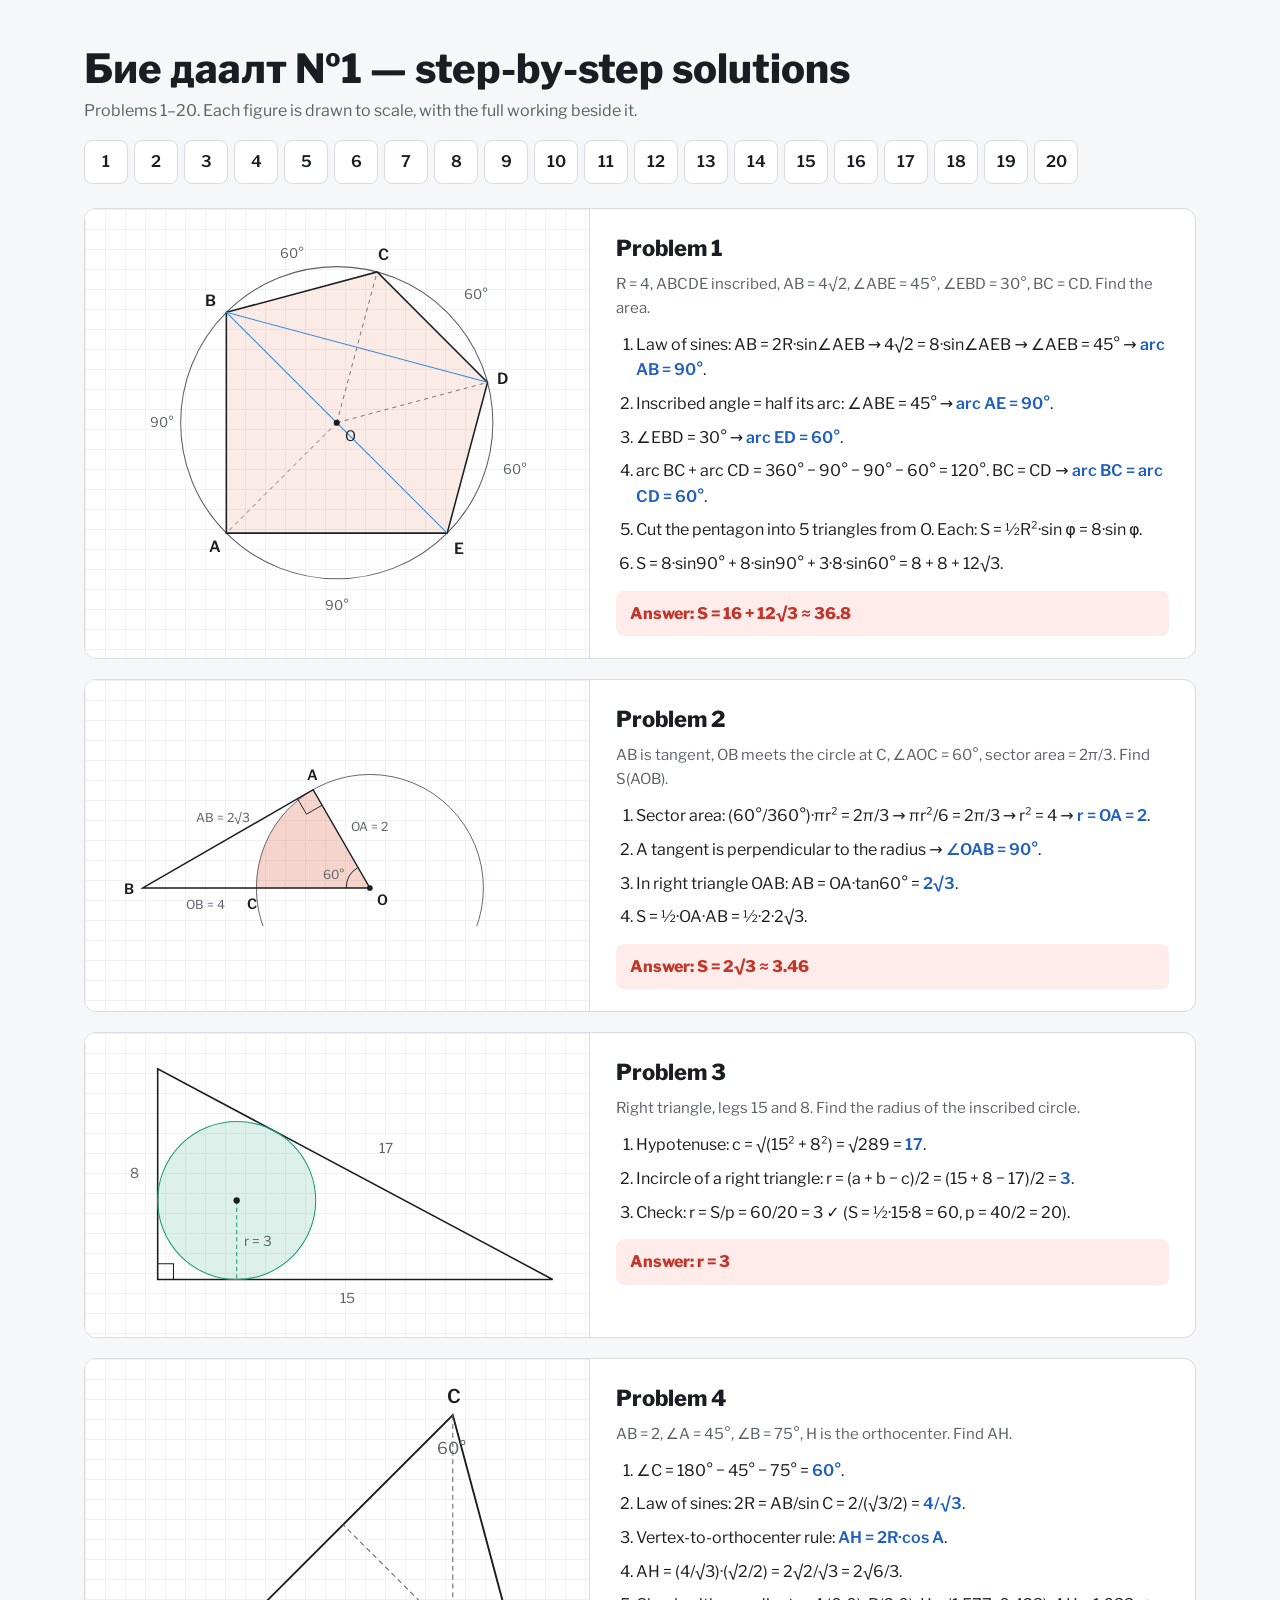
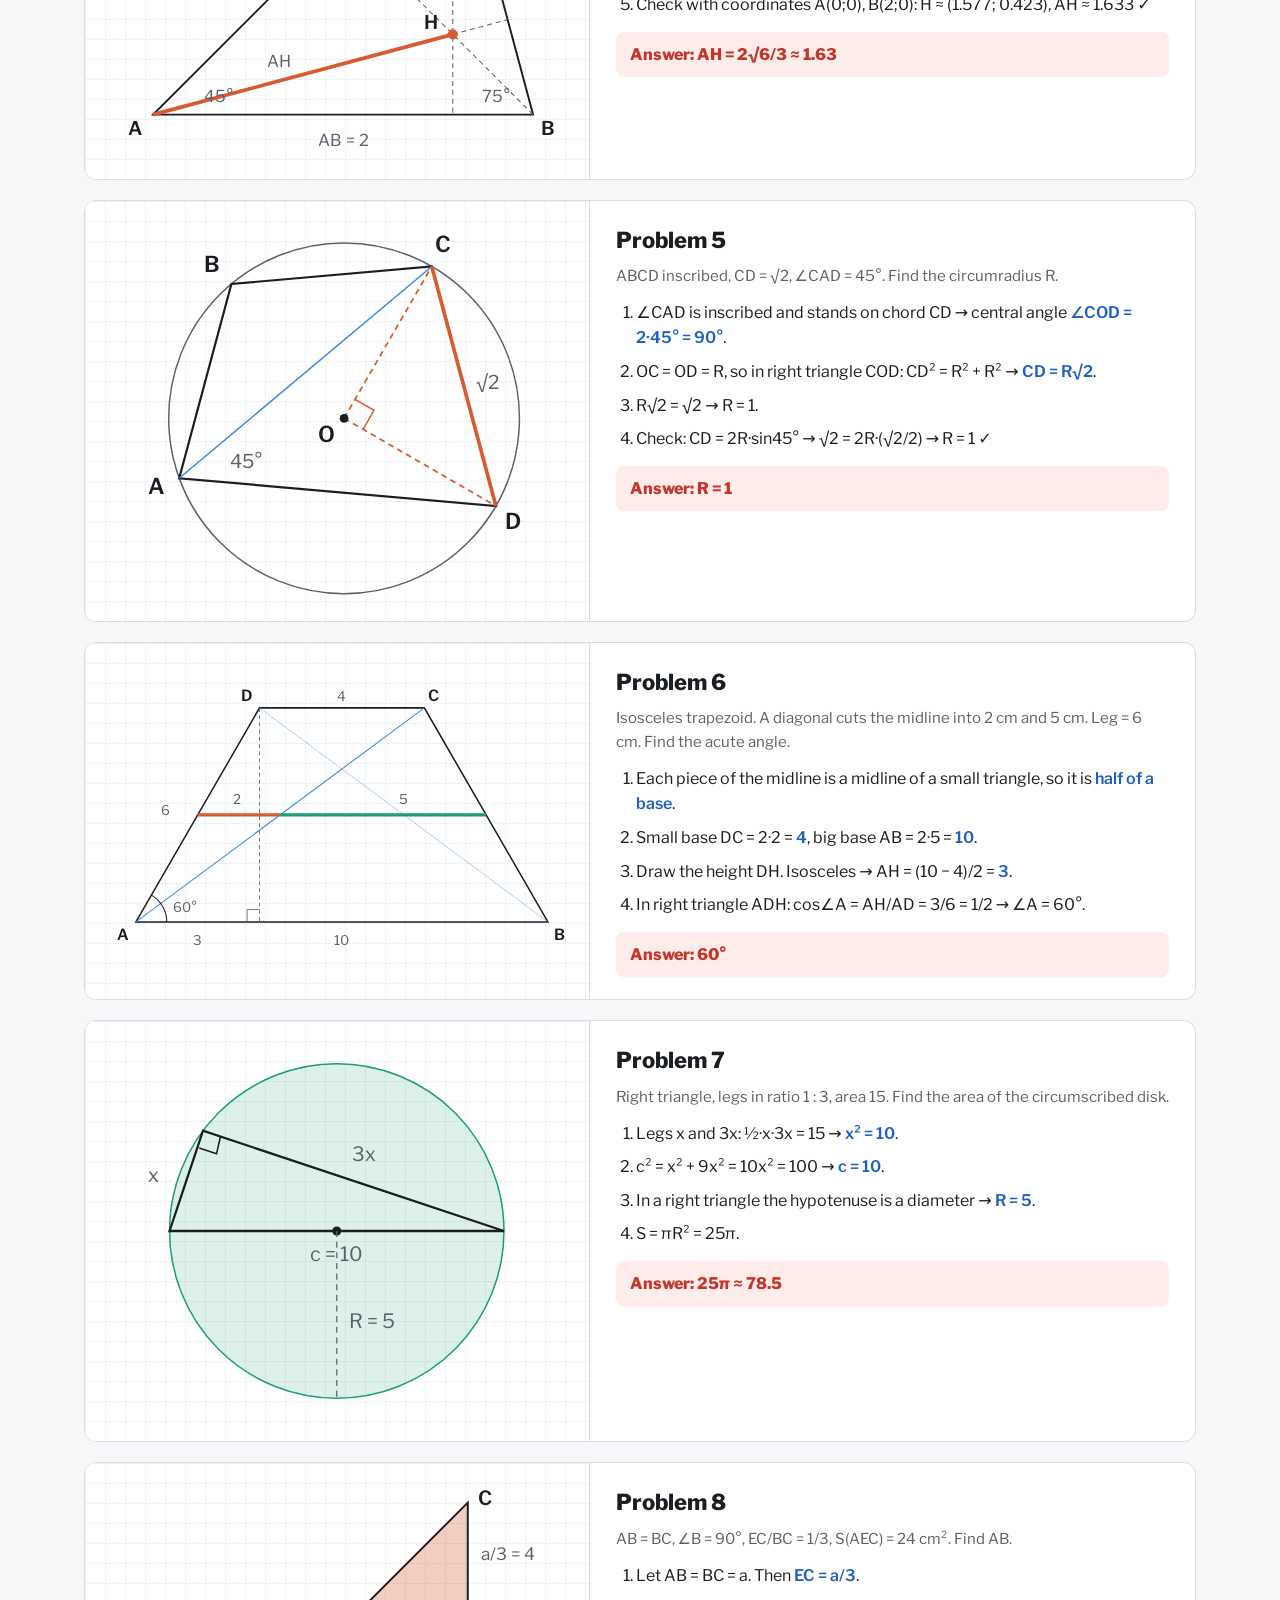
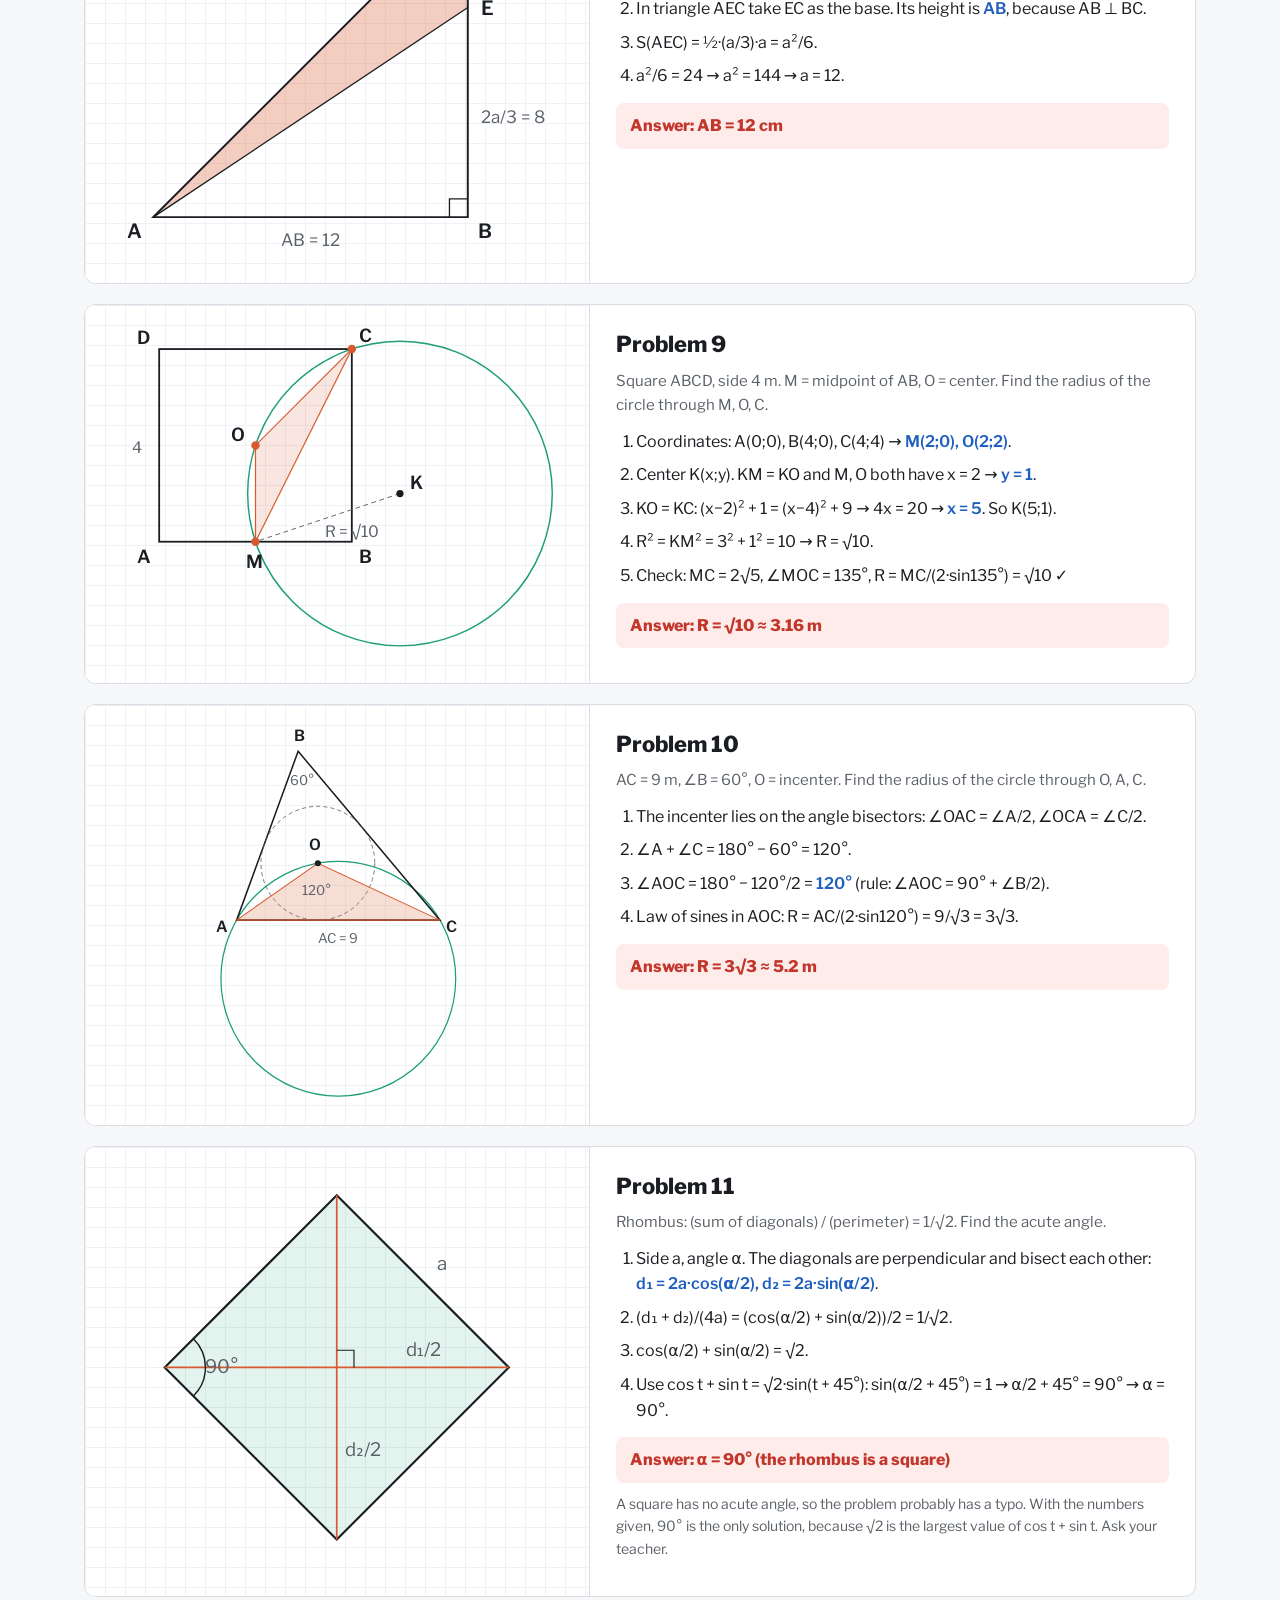
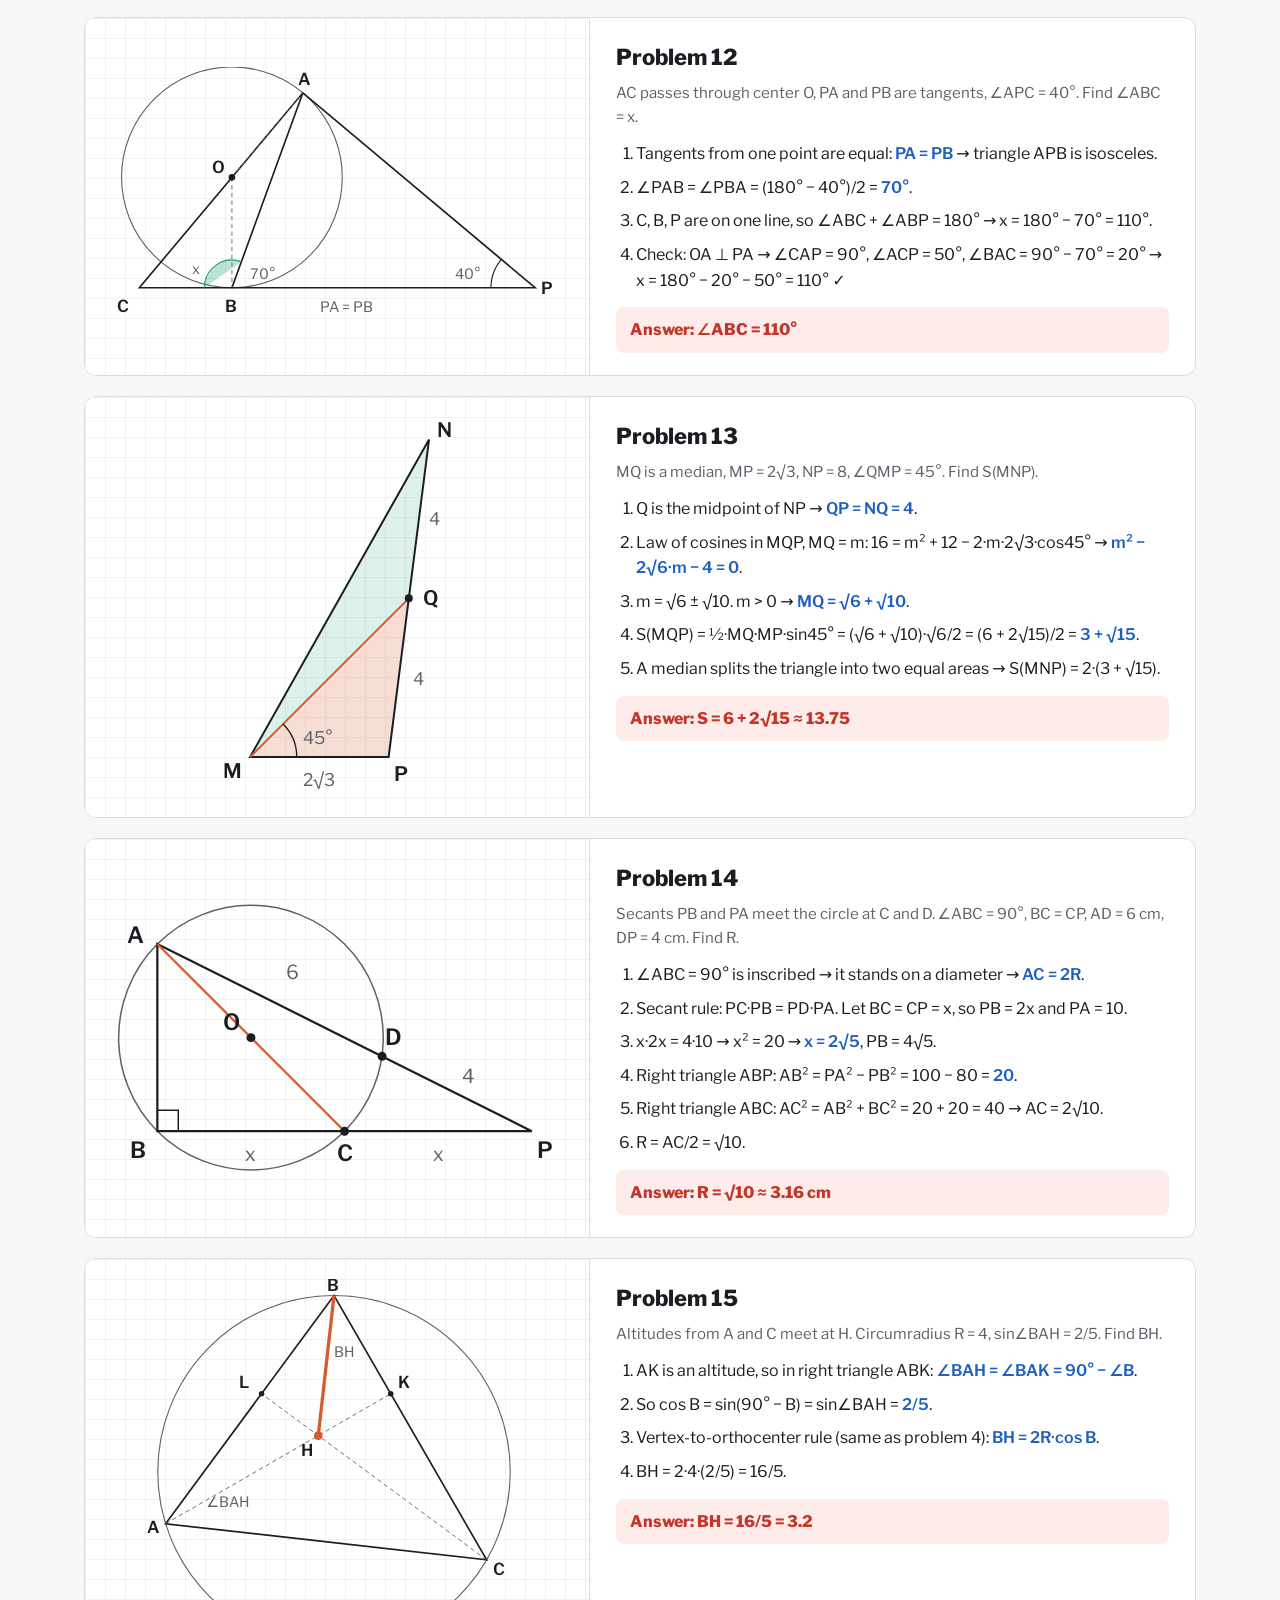
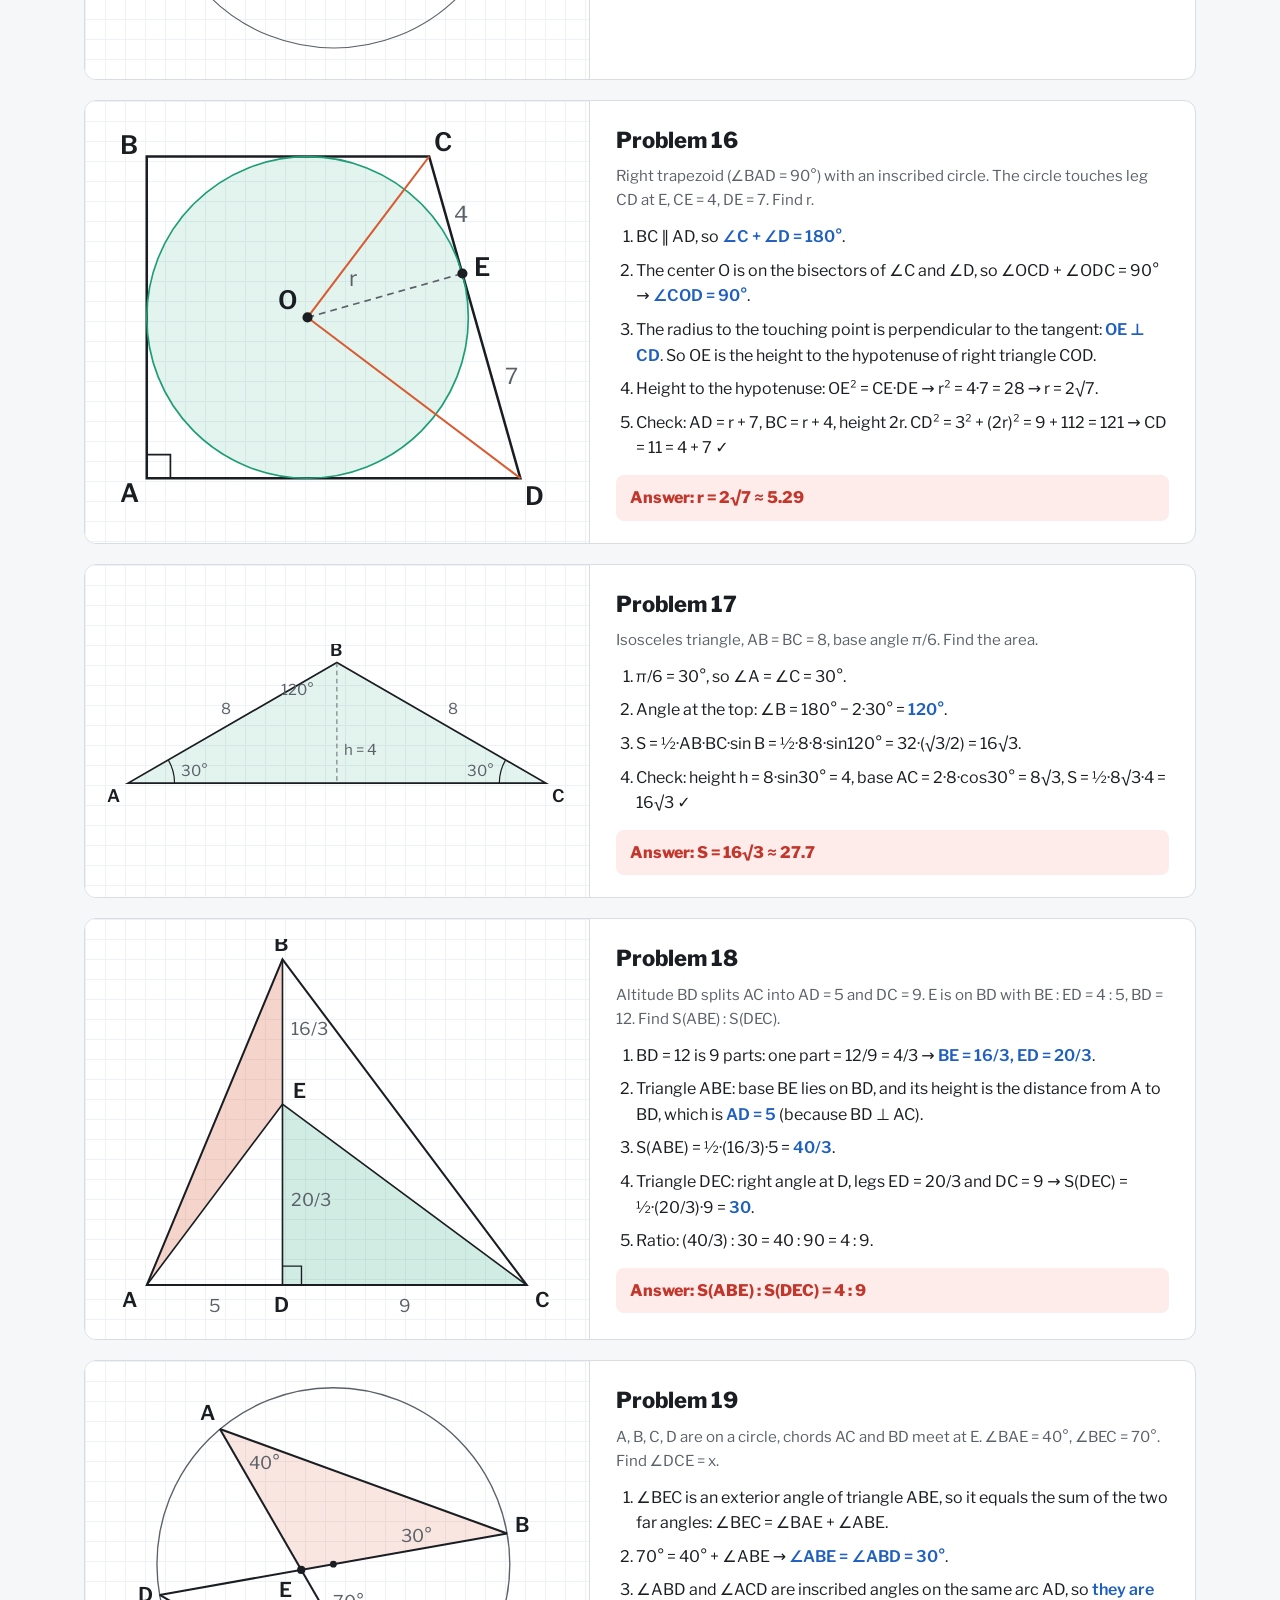
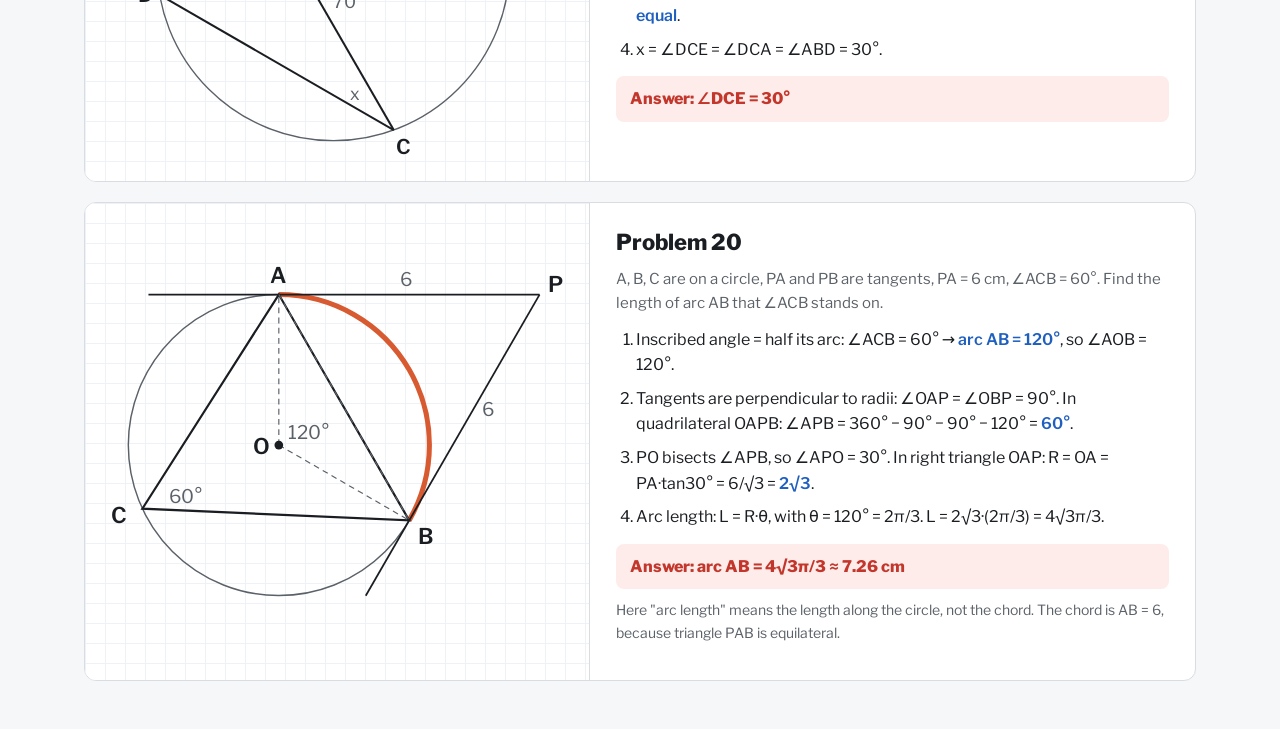
==== index.html @ 4fab8e17 "Add geometry homework solutions page (problems 1-20) Co-Authored-By: Claude Opus 5.5 <noreply@anthro" ====
<!DOCTYPE html>
<html lang="en">
<head>
<meta charset="utf-8">
<meta name="viewport" content="width=device-width, initial-scale=1">
<title>Geometry homework solutions</title>
<link href="https://fonts.googleapis.com/css2?family=Libre+Franklin:wght@400;600;800&display=swap" rel="stylesheet">
<style>
/* VOICE: calm, clear worked solutions, like a good teacher's notebook
   IDEA: a squared exercise-book page, figure on the left, working on the right
   PICTURE: each to-scale figure drawn beside its own step-by-step answer
   COLOUR and TYPE: white paper, dark ink, teacher's red for answers, blue pen for key lines; Libre Franklin
   LAYOUT: one card per problem, two columns that stack under 760px */
:root{color-scheme:light dark;--bg:light-dark(#f6f7f9,#14171b);--paper:light-dark(#ffffff,#1c2026);--ink:light-dark(#1a1d21,#e8eaed);--mut:light-dark(#5b6168,#a3a9b0);--line:light-dark(#d9dde2,#343a42);--grid:light-dark(#eef1f5,#20252c);--red:light-dark(#c2362b,#ff7a6e);--blue:light-dark(#1f5fbf,#7fb0ff);--ans:light-dark(#fdecea,#3a2422)}
:root[data-theme=light]{color-scheme:light}:root[data-theme=dark]{color-scheme:dark}
*{box-sizing:border-box;min-width:0}
body{margin:0;background:var(--bg);color:var(--ink);font:16px/1.6 "Libre Franklin",system-ui,sans-serif;overflow-x:clip}
header{padding:clamp(24px,4vw,48px) max(5vw,16px) 12px;max-width:1240px;margin:0 auto}
h1{font-size:clamp(28px,4vw,40px);line-height:1.05;font-weight:800;margin:0 0 8px;text-wrap:balance}
header p{margin:0;color:var(--mut)}
nav{display:flex;flex-wrap:wrap;gap:6px;margin-top:16px}
nav a{display:inline-flex;align-items:center;justify-content:center;min-width:44px;height:44px;border:1px solid var(--line);border-radius:8px;color:var(--ink);text-decoration:none;font-weight:600;background:var(--paper)}
nav a:hover,nav a:focus-visible{border-color:var(--blue);color:var(--blue);outline:none}
main{max-width:1240px;margin:0 auto;padding:12px max(5vw,16px) 48px;display:grid;gap:20px}
section{background:var(--paper);border:1px solid var(--line);border-radius:12px;display:grid;grid-template-columns:minmax(0,5fr) minmax(0,6fr);overflow:hidden;scroll-margin-top:16px}
.fig{background-color:var(--paper);background-image:linear-gradient(var(--grid) 1px,transparent 1px),linear-gradient(90deg,var(--grid) 1px,transparent 1px);background-size:20px 20px;padding:20px;display:flex;align-items:center;justify-content:center;border-right:1px solid var(--line)}
.fig svg{width:100%;height:auto;max-height:380px}
.sol{padding:22px 26px}
h2{font-size:22px;margin:0 0 6px;font-weight:800}
.task{color:var(--mut);margin:0 0 12px;font-size:15px}
ol{margin:0;padding-left:1.3em}
li{margin:0 0 8px}
li b{color:var(--blue);font-weight:600}
.ans{margin-top:14px;background:var(--ans);color:var(--red);font-weight:800;padding:10px 14px;border-radius:8px}
.note{margin-top:10px;font-size:14px;color:var(--mut)}
svg .t{fill:var(--ink);font-size:14px}
svg .ts{fill:var(--mut);font-size:13px}
svg .th{fill:var(--ink);font-size:15px;font-weight:600}
svg .ink{stroke:var(--ink)}svg .thin{stroke:var(--mut)}svg .dot{fill:var(--ink)}
@media(max-width:760px){section{grid-template-columns:minmax(0,1fr)}.fig{border-right:0;border-bottom:1px solid var(--line)}.sol{padding:18px}}
@media print{body{background:#fff}nav{display:none}section{break-inside:avoid;border-color:#ccc}}
</style>
</head>
<body>
<header>
<h1>Бие даалт №1 — step-by-step solutions</h1>
<p>Problems 1–20. Each figure is drawn to scale, with the full working beside it.</p>
<nav><a href="#p1">1</a><a href="#p2">2</a><a href="#p3">3</a><a href="#p4">4</a><a href="#p5">5</a><a href="#p6">6</a><a href="#p7">7</a><a href="#p8">8</a><a href="#p9">9</a><a href="#p10">10</a><a href="#p11">11</a><a href="#p12">12</a><a href="#p13">13</a><a href="#p14">14</a><a href="#p15">15</a><a href="#p16">16</a><a href="#p17">17</a><a href="#p18">18</a><a href="#p19">19</a><a href="#p20">20</a></nav>
</header>
<main>

<section id="p1">
<div class="fig"><svg viewBox="10 15 380 370" role="img" aria-label="Pentagon ABCDE in a circle of radius 4">
<circle cx="200" cy="190" r="152" fill="none" class="thin" stroke-width="1"/>
<polygon points="92.5,297.5 92.5,82.5 239.3,43.2 346.8,150.7 307.5,297.5" fill="#D85A30" fill-opacity="0.12" class="ink" stroke-width="1.5"/>
<g class="thin" stroke-width="0.8" stroke-dasharray="4 4"><line x1="200" y1="190" x2="92.5" y2="297.5"/><line x1="200" y1="190" x2="92.5" y2="82.5"/><line x1="200" y1="190" x2="239.3" y2="43.2"/><line x1="200" y1="190" x2="346.8" y2="150.7"/><line x1="200" y1="190" x2="307.5" y2="297.5"/></g>
<line x1="92.5" y1="82.5" x2="307.5" y2="297.5" stroke="#378ADD" stroke-width="1"/>
<line x1="92.5" y1="82.5" x2="346.8" y2="150.7" stroke="#378ADD" stroke-width="1"/>
<circle cx="200" cy="190" r="3" class="dot"/><text class="t" x="208" y="208">O</text>
<text class="th" x="76" y="316">A</text><text class="th" x="72" y="76">B</text><text class="th" x="240" y="32">C</text><text class="th" x="356" y="152">D</text><text class="th" x="314" y="318">E</text>
<text class="ts" x="30" y="194" text-anchor="middle">90°</text><text class="ts" x="156" y="30" text-anchor="middle">60°</text><text class="ts" x="324" y="70">60°</text><text class="ts" x="362" y="240">60°</text><text class="ts" x="200" y="372" text-anchor="middle">90°</text>
</svg></div>
<div class="sol"><h2>Problem 1</h2>
<p class="task">R = 4, ABCDE inscribed, AB = 4√2, ∠ABE = 45°, ∠EBD = 30°, BC = CD. Find the area.</p>
<ol>
<li>Law of sines: AB = 2R·sin∠AEB → 4√2 = 8·sin∠AEB → ∠AEB = 45° → <b>arc AB = 90°</b>.</li>
<li>Inscribed angle = half its arc: ∠ABE = 45° → <b>arc AE = 90°</b>.</li>
<li>∠EBD = 30° → <b>arc ED = 60°</b>.</li>
<li>arc BC + arc CD = 360° − 90° − 90° − 60° = 120°. BC = CD → <b>arc BC = arc CD = 60°</b>.</li>
<li>Cut the pentagon into 5 triangles from O. Each: S = ½R²·sin φ = 8·sin φ.</li>
<li>S = 8·sin90° + 8·sin90° + 3·8·sin60° = 8 + 8 + 12√3.</li>
</ol>
<div class="ans">Answer: S = 16 + 12√3 ≈ 36.8</div></div>
</section>

<section id="p2">
<div class="fig"><svg viewBox="140 70 490 170" role="img" aria-label="Tangent AB and sector AOC">
<circle cx="420" cy="200" r="120" fill="none" class="thin" stroke-width="1"/>
<path d="M420,200 L300,200 A120,120 0 0,1 360,96.1 Z" fill="#D85A30" fill-opacity="0.25" stroke="none"/>
<polygon points="180,200 360,96.1 420,200" fill="none" class="ink" stroke-width="1.5"/>
<path d="M369.5,112.5 L353,122 L343.5,105.6" fill="none" class="ink" stroke-width="1"/>
<path d="M395,200 A25,25 0 0,1 407.5,178.3" fill="none" class="ink" stroke-width="1"/>
<circle cx="420" cy="200" r="3" class="dot"/>
<text class="th" x="428" y="218">O</text><text class="th" x="354" y="86">A</text><text class="th" x="160" y="206">B</text><text class="th" x="290" y="222">C</text>
<text class="ts" x="370" y="190">60°</text><text class="ts" x="400" y="140">OA = 2</text><text class="ts" x="236" y="130">AB = 2√3</text><text class="ts" x="226" y="222">OB = 4</text>
</svg></div>
<div class="sol"><h2>Problem 2</h2>
<p class="task">AB is tangent, OB meets the circle at C, ∠AOC = 60°, sector area = 2π/3. Find S(AOB).</p>
<ol>
<li>Sector area: (60°/360°)·πr² = 2π/3 → πr²/6 = 2π/3 → r² = 4 → <b>r = OA = 2</b>.</li>
<li>A tangent is perpendicular to the radius → <b>∠OAB = 90°</b>.</li>
<li>In right triangle OAB: AB = OA·tan60° = <b>2√3</b>.</li>
<li>S = ½·OA·AB = ½·2·2√3.</li>
</ol>
<div class="ans">Answer: S = 2√3 ≈ 3.46</div></div>
</section>

<section id="p3">
<div class="fig"><svg viewBox="70 45 440 250" role="img" aria-label="Right triangle with incircle">
<polygon points="120,260 495,260 120,60" fill="none" class="ink" stroke-width="1.5"/>
<circle cx="195" cy="185" r="75" fill="#1D9E75" fill-opacity="0.15" stroke="#1D9E75" stroke-width="1"/>
<path d="M120,245 L135,245 L135,260" fill="none" class="ink" stroke-width="1"/>
<line x1="195" y1="185" x2="195" y2="260" stroke="#1D9E75" stroke-width="1" stroke-dasharray="4 3"/>
<circle cx="195" cy="185" r="3" class="dot"/>
<text class="ts" x="202" y="228">r = 3</text><text class="ts" x="300" y="282" text-anchor="middle">15</text><text class="ts" x="98" y="164" text-anchor="middle">8</text><text class="ts" x="330" y="140">17</text>
</svg></div>
<div class="sol"><h2>Problem 3</h2>
<p class="task">Right triangle, legs 15 and 8. Find the radius of the inscribed circle.</p>
<ol>
<li>Hypotenuse: c = √(15² + 8²) = √289 = <b>17</b>.</li>
<li>Incircle of a right triangle: r = (a + b − c)/2 = (15 + 8 − 17)/2 = <b>3</b>.</li>
<li>Check: r = S/p = 60/20 = 3 ✓ (S = ½·15·8 = 60, p = 40/2 = 20).</li>
</ol>
<div class="ans">Answer: r = 3</div></div>
</section>

<section id="p4">
<div class="fig"><svg viewBox="90 55 350 300" role="img" aria-label="Triangle ABC with orthocenter H">
<polygon points="120,320 420,320 356.6,83.4" fill="none" class="ink" stroke-width="1.5"/>
<g class="thin" stroke-width="0.8" stroke-dasharray="4 3"><line x1="356.6" y1="83.4" x2="356.6" y2="320"/><line x1="420" y1="320" x2="270" y2="170"/><line x1="120" y1="320" x2="399.9" y2="245"/></g>
<line x1="120" y1="320" x2="356.6" y2="256.6" stroke="#D85A30" stroke-width="3"/>
<circle cx="356.6" cy="256.6" r="4" fill="#D85A30"/>
<text class="th" x="100" y="336">A</text><text class="th" x="426" y="336">B</text><text class="th" x="352" y="74">C</text><text class="th" x="334" y="252">H</text>
<text class="ts" x="160" y="310">45°</text><text class="ts" x="380" y="310">75°</text><text class="ts" x="344" y="114">60°</text><text class="ts" x="270" y="345" text-anchor="middle">AB = 2</text><text class="ts" x="210" y="282">AH</text>
</svg></div>
<div class="sol"><h2>Problem 4</h2>
<p class="task">AB = 2, ∠A = 45°, ∠B = 75°, H is the orthocenter. Find AH.</p>
<ol>
<li>∠C = 180° − 45° − 75° = <b>60°</b>.</li>
<li>Law of sines: 2R = AB/sin C = 2/(√3/2) = <b>4/√3</b>.</li>
<li>Vertex-to-orthocenter rule: <b>AH = 2R·cos A</b>.</li>
<li>AH = (4/√3)·(√2/2) = 2√2/√3 = 2√6/3.</li>
<li>Check with coordinates A(0;0), B(2;0): H ≈ (1.577; 0.423), AH ≈ 1.633 ✓</li>
</ol>
<div class="ans">Answer: AH = 2√6/3 ≈ 1.63</div></div>
</section>

<section id="p5">
<div class="fig"><svg viewBox="190 45 290 260" role="img" aria-label="Cyclic quadrilateral ABCD">
<circle cx="340" cy="180" r="120" fill="none" class="thin" stroke-width="1"/>
<polygon points="227.2,221 262.9,88.1 400,76.1 443.9,240" fill="none" class="ink" stroke-width="1.5"/>
<line x1="227.2" y1="221" x2="400" y2="76.1" stroke="#378ADD" stroke-width="1"/>
<g stroke="#D85A30" stroke-width="1.2" stroke-dasharray="4 3"><line x1="340" y1="180" x2="400" y2="76.1"/><line x1="340" y1="180" x2="443.9" y2="240"/></g>
<line x1="400" y1="76.1" x2="443.9" y2="240" stroke="#D85A30" stroke-width="2.5"/>
<path d="M347.5,167 L360.5,174.5 L353,187.5" fill="none" stroke="#D85A30" stroke-width="1"/>
<circle cx="340" cy="180" r="3" class="dot"/>
<text class="th" x="322" y="196">O</text><text class="th" x="206" y="232">A</text><text class="th" x="244" y="80">B</text><text class="th" x="402" y="66">C</text><text class="th" x="450" y="256">D</text>
<text class="ts" x="262" y="214">45°</text><text class="ts" x="430" y="160">√2</text>
</svg></div>
<div class="sol"><h2>Problem 5</h2>
<p class="task">ABCD inscribed, CD = √2, ∠CAD = 45°. Find the circumradius R.</p>
<ol>
<li>∠CAD is inscribed and stands on chord CD → central angle <b>∠COD = 2·45° = 90°</b>.</li>
<li>OC = OD = R, so in right triangle COD: CD² = R² + R² → <b>CD = R√2</b>.</li>
<li>R√2 = √2 → R = 1.</li>
<li>Check: CD = 2R·sin45° → √2 = 2R·(√2/2) → R = 1 ✓</li>
</ol>
<div class="ans">Answer: R = 1</div></div>
</section>

<section id="p6">
<div class="fig"><svg viewBox="110 70 450 265" role="img" aria-label="Isosceles trapezoid with midline">
<polygon points="140,300 540,300 420,92.2 260,92.2" fill="none" class="ink" stroke-width="1.5"/>
<line x1="140" y1="300" x2="420" y2="92.2" stroke="#378ADD" stroke-width="1"/>
<line x1="540" y1="300" x2="260" y2="92.2" stroke="#378ADD" stroke-width="0.8" stroke-opacity="0.5"/>
<line x1="200" y1="196.1" x2="280" y2="196.1" stroke="#D85A30" stroke-width="3"/>
<line x1="280" y1="196.1" x2="480" y2="196.1" stroke="#1D9E75" stroke-width="3"/>
<line x1="260" y1="92.2" x2="260" y2="300" class="thin" stroke-width="0.8" stroke-dasharray="4 3"/>
<path d="M248,300 L248,288 L260,288" fill="none" class="thin" stroke-width="0.8"/>
<path d="M170,300 A30,30 0 0,0 155,274" fill="none" class="ink" stroke-width="1"/>
<text class="th" x="122" y="318">A</text><text class="th" x="546" y="318">B</text><text class="th" x="424" y="86">C</text><text class="th" x="242" y="86">D</text>
<text class="ts" x="176" y="290">60°</text><text class="ts" x="238" y="186" text-anchor="middle">2</text><text class="ts" x="400" y="186" text-anchor="middle">5</text><text class="ts" x="340" y="86" text-anchor="middle">4</text><text class="ts" x="340" y="322" text-anchor="middle">10</text><text class="ts" x="200" y="322" text-anchor="middle">3</text><text class="ts" x="164" y="196">6</text>
</svg></div>
<div class="sol"><h2>Problem 6</h2>
<p class="task">Isosceles trapezoid. A diagonal cuts the midline into 2 cm and 5 cm. Leg = 6 cm. Find the acute angle.</p>
<ol>
<li>Each piece of the midline is a midline of a small triangle, so it is <b>half of a base</b>.</li>
<li>Small base DC = 2·2 = <b>4</b>, big base AB = 2·5 = <b>10</b>.</li>
<li>Draw the height DH. Isosceles → AH = (10 − 4)/2 = <b>3</b>.</li>
<li>In right triangle ADH: cos∠A = AH/AD = 3/6 = 1/2 → ∠A = 60°.</li>
</ol>
<div class="ans">Answer: 60°</div></div>
</section>

<section id="p7">
<div class="fig"><svg viewBox="200 45 280 250" role="img" aria-label="Right triangle in its circumcircle">
<circle cx="340" cy="170" r="110" fill="#1D9E75" fill-opacity="0.15" stroke="#1D9E75" stroke-width="1"/>
<polygon points="230,170 450,170 252,104" fill="none" class="ink" stroke-width="1.5"/>
<path d="M249.5,115.4 L260.9,119.2 L263.5,107.8" fill="none" class="ink" stroke-width="1"/>
<circle cx="340" cy="170" r="3" class="dot"/>
<line x1="340" y1="170" x2="340" y2="280" class="thin" stroke-width="0.8" stroke-dasharray="4 3"/>
<text class="ts" x="348" y="234">R = 5</text><text class="ts" x="340" y="190" text-anchor="middle">c = 10</text><text class="ts" x="216" y="138">x</text><text class="ts" x="350" y="124">3x</text>
</svg></div>
<div class="sol"><h2>Problem 7</h2>
<p class="task">Right triangle, legs in ratio 1 : 3, area 15. Find the area of the circumscribed disk.</p>
<ol>
<li>Legs x and 3x: ½·x·3x = 15 → <b>x² = 10</b>.</li>
<li>c² = x² + 9x² = 10x² = 100 → <b>c = 10</b>.</li>
<li>In a right triangle the hypotenuse is a diameter → <b>R = 5</b>.</li>
<li>S = πR² = 25π.</li>
</ol>
<div class="ans">Answer: 25π ≈ 78.5</div></div>
</section>

<section id="p8">
<div class="fig"><svg viewBox="110 45 340 290" role="img" aria-label="Right isosceles triangle with shaded AEC">
<polygon points="140,300 380,60 380,140" fill="#D85A30" fill-opacity="0.3" stroke="none"/>
<polygon points="140,300 380,300 380,60" fill="none" class="ink" stroke-width="1.5"/>
<line x1="140" y1="300" x2="380" y2="140" class="ink" stroke-width="1"/>
<path d="M366,300 L366,286 L380,286" fill="none" class="ink" stroke-width="1"/>
<text class="th" x="120" y="316">A</text><text class="th" x="388" y="316">B</text><text class="th" x="388" y="62">C</text><text class="th" x="390" y="146">E</text>
<text class="ts" x="260" y="322" text-anchor="middle">AB = 12</text><text class="ts" x="390" y="104">a/3 = 4</text><text class="ts" x="390" y="228">2a/3 = 8</text>
</svg></div>
<div class="sol"><h2>Problem 8</h2>
<p class="task">AB = BC, ∠B = 90°, EC/BC = 1/3, S(AEC) = 24 cm². Find AB.</p>
<ol>
<li>Let AB = BC = a. Then <b>EC = a/3</b>.</li>
<li>In triangle AEC take EC as the base. Its height is <b>AB</b>, because AB ⊥ BC.</li>
<li>S(AEC) = ½·(a/3)·a = a²/6.</li>
<li>a²/6 = 24 → a² = 144 → a = 12.</li>
</ol>
<div class="ans">Answer: AB = 12 cm</div></div>
</section>

<section id="p9">
<div class="fig"><svg viewBox="135 120 385 280" role="img" aria-label="Square with circle through M, O and C">
<rect x="180" y="140" width="160" height="160" fill="none" class="ink" stroke-width="1.5"/>
<circle cx="380" cy="260" r="126.5" fill="none" stroke="#1D9E75" stroke-width="1.2"/>
<polygon points="260,300 260,220 340,140" fill="#D85A30" fill-opacity="0.15" stroke="#D85A30" stroke-width="1"/>
<line x1="380" y1="260" x2="260" y2="300" class="thin" stroke-width="0.8" stroke-dasharray="4 3"/>
<circle cx="260" cy="300" r="3.5" fill="#D85A30"/><circle cx="260" cy="220" r="3.5" fill="#D85A30"/><circle cx="340" cy="140" r="3.5" fill="#D85A30"/><circle cx="380" cy="260" r="3" class="dot"/>
<text class="th" x="162" y="318">A</text><text class="th" x="346" y="318">B</text><text class="th" x="346" y="134">C</text><text class="th" x="162" y="136">D</text>
<text class="th" x="252" y="322">M</text><text class="th" x="240" y="216">O</text><text class="th" x="388" y="256">K</text>
<text class="ts" x="318" y="296">R = √10</text><text class="ts" x="166" y="226" text-anchor="end">4</text>
</svg></div>
<div class="sol"><h2>Problem 9</h2>
<p class="task">Square ABCD, side 4 m. M = midpoint of AB, O = center. Find the radius of the circle through M, O, C.</p>
<ol>
<li>Coordinates: A(0;0), B(4;0), C(4;4) → <b>M(2;0), O(2;2)</b>.</li>
<li>Center K(x;y). KM = KO and M, O both have x = 2 → <b>y = 1</b>.</li>
<li>KO = KC: (x−2)² + 1 = (x−4)² + 9 → 4x = 20 → <b>x = 5</b>. So K(5;1).</li>
<li>R² = KM² = 3² + 1² = 10 → R = √10.</li>
<li>Check: MC = 2√5, ∠MOC = 135°, R = MC/(2·sin135°) = √10 ✓</li>
</ol>
<div class="ans">Answer: R = √10 ≈ 3.16 m</div></div>
</section>

<section id="p10">
<div class="fig"><svg viewBox="150 60 255 370" role="img" aria-label="Triangle with incenter O and circle through A, O, C">
<circle cx="279" cy="307.1" r="114.3" fill="none" stroke="#1D9E75" stroke-width="1.2"/>
<polygon points="180,250 239.9,85.5 378,250" fill="none" class="ink" stroke-width="1.5"/>
<circle cx="259.1" cy="194.6" r="55.4" fill="none" class="thin" stroke-width="0.8" stroke-dasharray="4 3"/>
<polygon points="180,250 259.1,194.6 378,250" fill="#D85A30" fill-opacity="0.2" stroke="#D85A30" stroke-width="1"/>
<circle cx="259.1" cy="194.6" r="3" class="dot"/>
<text class="th" x="160" y="262">A</text><text class="th" x="236" y="76">B</text><text class="th" x="384" y="262">C</text><text class="th" x="250" y="182">O</text>
<text class="ts" x="232" y="118">60°</text><text class="ts" x="244" y="226">120°</text><text class="ts" x="279" y="272" text-anchor="middle">AC = 9</text>
</svg></div>
<div class="sol"><h2>Problem 10</h2>
<p class="task">AC = 9 m, ∠B = 60°, O = incenter. Find the radius of the circle through O, A, C.</p>
<ol>
<li>The incenter lies on the angle bisectors: ∠OAC = ∠A/2, ∠OCA = ∠C/2.</li>
<li>∠A + ∠C = 180° − 60° = 120°.</li>
<li>∠AOC = 180° − 120°/2 = <b>120°</b> (rule: ∠AOC = 90° + ∠B/2).</li>
<li>Law of sines in AOC: R = AC/(2·sin120°) = 9/√3 = 3√3.</li>
</ol>
<div class="ans">Answer: R = 3√3 ≈ 5.2 m</div></div>
</section>

<section id="p11">
<div class="fig"><svg viewBox="85 30 270 265" role="img" aria-label="Rhombus that must be a square">
<polygon points="220,40 340,160 220,280 100,160" fill="#1D9E75" fill-opacity="0.12" class="ink" stroke-width="1.5"/>
<line x1="220" y1="40" x2="220" y2="280" stroke="#D85A30" stroke-width="1.2"/>
<line x1="100" y1="160" x2="340" y2="160" stroke="#D85A30" stroke-width="1.2"/>
<path d="M220,148 L232,148 L232,160" fill="none" class="ink" stroke-width="0.8"/>
<path d="M120,140 A28,28 0 0,1 120,180" fill="none" class="ink" stroke-width="1"/>
<text class="ts" x="128" y="164">90°</text><text class="ts" x="290" y="92">a</text><text class="ts" x="268" y="152">d₁/2</text><text class="ts" x="226" y="222">d₂/2</text>
</svg></div>
<div class="sol"><h2>Problem 11</h2>
<p class="task">Rhombus: (sum of diagonals) / (perimeter) = 1/√2. Find the acute angle.</p>
<ol>
<li>Side a, angle α. The diagonals are perpendicular and bisect each other: <b>d₁ = 2a·cos(α/2), d₂ = 2a·sin(α/2)</b>.</li>
<li>(d₁ + d₂)/(4a) = (cos(α/2) + sin(α/2))/2 = 1/√2.</li>
<li>cos(α/2) + sin(α/2) = √2.</li>
<li>Use cos t + sin t = √2·sin(t + 45°): sin(α/2 + 45°) = 1 → α/2 + 45° = 90° → α = 90°.</li>
</ol>
<div class="ans">Answer: α = 90° (the rhombus is a square)</div>
<p class="note">A square has no acute angle, so the problem probably has a typo. With the numbers given, 90° is the only solution, because √2 is the largest value of cos t + sin t. Ask your teacher.</p></div>
</section>

<section id="p12">
<div class="fig"><svg viewBox="215 90 420 235" role="img" aria-label="Two tangents PA and PB">
<circle cx="330" cy="190" r="100" fill="none" class="thin" stroke-width="1"/>
<polygon points="246.1,290 394.3,113.4 604.7,290" fill="none" class="ink" stroke-width="1.5"/>
<line x1="394.3" y1="113.4" x2="330" y2="290" class="ink" stroke-width="1.5"/>
<line x1="330" y1="190" x2="394.3" y2="113.4" class="thin" stroke-width="0.8" stroke-dasharray="4 3"/>
<line x1="330" y1="190" x2="330" y2="290" class="thin" stroke-width="0.8" stroke-dasharray="4 3"/>
<path d="M305,290 A25,25 0 0,1 338.6,266.5" fill="#1D9E75" fill-opacity="0.3" stroke="#1D9E75" stroke-width="1"/>
<path d="M564.7,290 A40,40 0 0,1 574.1,264.3" fill="none" class="ink" stroke-width="1"/>
<circle cx="330" cy="190" r="3" class="dot"/>
<text class="th" x="390" y="106">A</text><text class="th" x="324" y="312">B</text><text class="th" x="226" y="312">C</text><text class="th" x="610" y="296">P</text><text class="th" x="312" y="186">O</text>
<text class="ts" x="532" y="282">40°</text><text class="ts" x="346" y="282">70°</text><text class="ts" x="294" y="278">x</text><text class="ts" x="410" y="312">PA = PB</text>
</svg></div>
<div class="sol"><h2>Problem 12</h2>
<p class="task">AC passes through center O, PA and PB are tangents, ∠APC = 40°. Find ∠ABC = x.</p>
<ol>
<li>Tangents from one point are equal: <b>PA = PB</b> → triangle APB is isosceles.</li>
<li>∠PAB = ∠PBA = (180° − 40°)/2 = <b>70°</b>.</li>
<li>C, B, P are on one line, so ∠ABC + ∠ABP = 180° → x = 180° − 70° = 110°.</li>
<li>Check: OA ⊥ PA → ∠CAP = 90°, ∠ACP = 50°, ∠BAC = 90° − 70° = 20° → x = 180° − 20° − 50° = 110° ✓</li>
</ol>
<div class="ans">Answer: ∠ABC = 110°</div></div>
</section>

<section id="p13">
<div class="fig"><svg viewBox="215 45 200 285" role="img" aria-label="Triangle MNP with median MQ">
<polygon points="250,300 353.9,300 369,181" fill="#D85A30" fill-opacity="0.2" stroke="none"/>
<polygon points="250,300 369,181 384.2,61.9" fill="#1D9E75" fill-opacity="0.15" stroke="none"/>
<polygon points="250,300 353.9,300 384.2,61.9" fill="none" class="ink" stroke-width="1.5"/>
<line x1="250" y1="300" x2="369" y2="181" stroke="#D85A30" stroke-width="1.5"/>
<path d="M285,300 A35,35 0 0,0 274.7,275.3" fill="none" class="ink" stroke-width="1"/>
<circle cx="369" cy="181" r="3" class="dot"/>
<text class="th" x="230" y="316">M</text><text class="th" x="358" y="318">P</text><text class="th" x="380" y="186">Q</text><text class="th" x="390" y="60">N</text>
<text class="ts" x="290" y="290">45°</text><text class="ts" x="302" y="322" text-anchor="middle">2√3</text><text class="ts" x="372" y="246">4</text><text class="ts" x="384" y="126">4</text>
</svg></div>
<div class="sol"><h2>Problem 13</h2>
<p class="task">MQ is a median, MP = 2√3, NP = 8, ∠QMP = 45°. Find S(MNP).</p>
<ol>
<li>Q is the midpoint of NP → <b>QP = NQ = 4</b>.</li>
<li>Law of cosines in MQP, MQ = m: 16 = m² + 12 − 2·m·2√3·cos45° → <b>m² − 2√6·m − 4 = 0</b>.</li>
<li>m = √6 ± √10. m &gt; 0 → <b>MQ = √6 + √10</b>.</li>
<li>S(MQP) = ½·MQ·MP·sin45° = (√6 + √10)·√6/2 = (6 + 2√15)/2 = <b>3 + √15</b>.</li>
<li>A median splits the triangle into two equal areas → S(MNP) = 2·(3 + √15).</li>
</ol>
<div class="ans">Answer: S = 6 + 2√15 ≈ 13.75</div></div>
</section>

<section id="p14">
<div class="fig"><svg viewBox="125 140 310 195" role="img" aria-label="Circle with two secants from P">
<circle cx="222.6" cy="237.4" r="88.5" fill="none" class="thin" stroke-width="1"/>
<polygon points="160,174.8 160,300 410.4,300" fill="none" class="ink" stroke-width="1.5"/>
<line x1="160" y1="174.8" x2="285.2" y2="300" stroke="#D85A30" stroke-width="1.5"/>
<path d="M160,286 L174,286 L174,300" fill="none" class="ink" stroke-width="1"/>
<circle cx="222.6" cy="237.4" r="3" class="dot"/><circle cx="285.2" cy="300" r="3" class="dot"/><circle cx="310.3" cy="249.9" r="3" class="dot"/>
<text class="th" x="140" y="174">A</text><text class="th" x="142" y="318">B</text><text class="th" x="280" y="320">C</text><text class="th" x="414" y="318">P</text><text class="th" x="312" y="242">D</text><text class="th" x="204" y="232">O</text>
<text class="ts" x="222" y="320" text-anchor="middle">x</text><text class="ts" x="348" y="320" text-anchor="middle">x</text><text class="ts" x="246" y="198">6</text><text class="ts" x="364" y="268">4</text>
</svg></div>
<div class="sol"><h2>Problem 14</h2>
<p class="task">Secants PB and PA meet the circle at C and D. ∠ABC = 90°, BC = CP, AD = 6 cm, DP = 4 cm. Find R.</p>
<ol>
<li>∠ABC = 90° is inscribed → it stands on a diameter → <b>AC = 2R</b>.</li>
<li>Secant rule: PC·PB = PD·PA. Let BC = CP = x, so PB = 2x and PA = 10.</li>
<li>x·2x = 4·10 → x² = 20 → <b>x = 2√5</b>, PB = 4√5.</li>
<li>Right triangle ABP: AB² = PA² − PB² = 100 − 80 = <b>20</b>.</li>
<li>Right triangle ABC: AC² = AB² + BC² = 20 + 20 = 40 → AC = 2√10.</li>
<li>R = AC/2 = √10.</li>
</ol>
<div class="ans">Answer: R = √10 ≈ 3.16 cm</div></div>
</section>

<section id="p15">
<div class="fig"><svg viewBox="160 25 345 345" role="img" aria-label="Triangle in circle of radius 4 with orthocenter H">
<circle cx="330" cy="200" r="160" fill="none" class="thin" stroke-width="1"/>
<polygon points="177.1,247.2 330,40 468.6,280" fill="none" class="ink" stroke-width="1.5"/>
<g class="thin" stroke-width="0.8" stroke-dasharray="4 3"><line x1="177.1" y1="247.2" x2="381.5" y2="129.2"/><line x1="468.6" y1="280" x2="264.2" y2="129.2"/><line x1="330" y1="40" x2="315.7" y2="167.2"/></g>
<line x1="330" y1="40" x2="315.7" y2="167.2" stroke="#D85A30" stroke-width="3"/>
<circle cx="315.7" cy="167.2" r="4" fill="#D85A30"/>
<circle cx="381.5" cy="129.2" r="2.5" class="dot"/><circle cx="264.2" cy="129.2" r="2.5" class="dot"/>
<text class="th" x="156" y="256" text-anchor="start" dx="4">A</text><text class="th" x="324" y="36">B</text><text class="th" x="474" y="294">C</text><text class="th" x="300" y="186">H</text>
<text class="th" x="388" y="124">K</text><text class="th" x="244" y="124">L</text>
<text class="ts" x="330" y="96">BH</text><text class="ts" x="214" y="232">∠BAH</text>
</svg></div>
<div class="sol"><h2>Problem 15</h2>
<p class="task">Altitudes from A and C meet at H. Circumradius R = 4, sin∠BAH = 2/5. Find BH.</p>
<ol>
<li>AK is an altitude, so in right triangle ABK: <b>∠BAH = ∠BAK = 90° − ∠B</b>.</li>
<li>So cos B = sin(90° − B) = sin∠BAH = <b>2/5</b>.</li>
<li>Vertex-to-orthocenter rule (same as problem 4): <b>BH = 2R·cos B</b>.</li>
<li>BH = 2·4·(2/5) = 16/5.</li>
</ol>
<div class="ans">Answer: BH = 16/5 = 3.2</div></div>
</section>

<section id="p16">
<div class="fig"><svg viewBox="160 95 265 225" role="img" aria-label="Right trapezoid with incircle tangent to CD at E">
<polygon points="180,300 401.2,300 347.2,109.5 180,109.5" fill="none" class="ink" stroke-width="1.5"/>
<circle cx="275.2" cy="204.8" r="95.2" fill="#1D9E75" fill-opacity="0.12" stroke="#1D9E75" stroke-width="1"/>
<g stroke="#D85A30" stroke-width="1.2"><line x1="275.2" y1="204.8" x2="347.2" y2="109.5"/><line x1="275.2" y1="204.8" x2="401.2" y2="300"/></g>
<line x1="275.2" y1="204.8" x2="366.9" y2="178.8" class="thin" stroke-width="1" stroke-dasharray="4 3"/>
<path d="M180,286 L194,286 L194,300" fill="none" class="ink" stroke-width="1"/>
<circle cx="275.2" cy="204.8" r="3" class="dot"/><circle cx="366.9" cy="178.8" r="3" class="dot"/>
<text class="th" x="164" y="314">A</text><text class="th" x="164" y="108">B</text><text class="th" x="350" y="106">C</text><text class="th" x="404" y="316">D</text><text class="th" x="374" y="180">E</text><text class="th" x="258" y="200">O</text>
<text class="ts" x="362" y="148">4</text><text class="ts" x="392" y="244">7</text><text class="ts" x="300" y="186">r</text>
</svg></div>
<div class="sol"><h2>Problem 16</h2>
<p class="task">Right trapezoid (∠BAD = 90°) with an inscribed circle. The circle touches leg CD at E, CE = 4, DE = 7. Find r.</p>
<ol>
<li>BC ∥ AD, so <b>∠C + ∠D = 180°</b>.</li>
<li>The center O is on the bisectors of ∠C and ∠D, so ∠OCD + ∠ODC = 90° → <b>∠COD = 90°</b>.</li>
<li>The radius to the touching point is perpendicular to the tangent: <b>OE ⊥ CD</b>. So OE is the height to the hypotenuse of right triangle COD.</li>
<li>Height to the hypotenuse: OE² = CE·DE → r² = 4·7 = 28 → r = 2√7.</li>
<li>Check: AD = r + 7, BC = r + 4, height 2r. CD² = 3² + (2r)² = 9 + 112 = 121 → CD = 11 = 4 + 7 ✓</li>
</ol>
<div class="ans">Answer: r = 2√7 ≈ 5.29</div></div>
</section>

<section id="p17">
<div class="fig"><svg viewBox="140 140 400 150" role="img" aria-label="Isosceles triangle with sides 8 and base angles 30 degrees">
<polygon points="160,260 520.3,260 340.1,156" fill="#1D9E75" fill-opacity="0.12" class="ink" stroke-width="1.5"/>
<line x1="340.1" y1="156" x2="340.1" y2="260" class="thin" stroke-width="0.8" stroke-dasharray="4 3"/>
<path d="M200,260 A40,40 0 0,0 194.6,240" fill="none" class="ink" stroke-width="1"/>
<path d="M480.3,260 A40,40 0 0,1 485.7,240" fill="none" class="ink" stroke-width="1"/>
<text class="th" x="142" y="276">A</text><text class="th" x="526" y="276">C</text><text class="th" x="334" y="150">B</text>
<text class="ts" x="206" y="254">30°</text><text class="ts" x="452" y="254">30°</text><text class="ts" x="320" y="184" text-anchor="end">120°</text>
<text class="ts" x="240" y="200">8</text><text class="ts" x="436" y="200">8</text><text class="ts" x="346" y="236">h = 4</text>
</svg></div>
<div class="sol"><h2>Problem 17</h2>
<p class="task">Isosceles triangle, AB = BC = 8, base angle π/6. Find the area.</p>
<ol>
<li>π/6 = 30°, so ∠A = ∠C = 30°.</li>
<li>Angle at the top: ∠B = 180° − 2·30° = <b>120°</b>.</li>
<li>S = ½·AB·BC·sin B = ½·8·8·sin120° = 32·(√3/2) = 16√3.</li>
<li>Check: height h = 8·sin30° = 4, base AC = 2·8·cos30° = 8√3, S = ½·8√3·4 = 16√3 ✓</li>
</ol>
<div class="ans">Answer: S = 16√3 ≈ 27.7</div></div>
</section>

<section id="p18">
<div class="fig"><svg viewBox="170 65 320 280" role="img" aria-label="Triangle ABC with altitude BD and point E">
<polygon points="190,320 290,80 290,186.7" fill="#D85A30" fill-opacity="0.25" stroke="none"/>
<polygon points="290,186.7 290,320 470,320" fill="#1D9E75" fill-opacity="0.2" stroke="none"/>
<polygon points="190,320 290,80 470,320" fill="none" class="ink" stroke-width="1.5"/>
<line x1="290" y1="80" x2="290" y2="320" class="ink" stroke-width="1.2"/>
<line x1="190" y1="320" x2="290" y2="186.7" class="ink" stroke-width="1.2"/>
<line x1="290" y1="186.7" x2="470" y2="320" class="ink" stroke-width="1.2"/>
<path d="M290,306 L304,306 L304,320" fill="none" class="ink" stroke-width="1"/>
<text class="th" x="172" y="336">A</text><text class="th" x="284" y="74">B</text><text class="th" x="476" y="336">C</text><text class="th" x="284" y="340">D</text><text class="th" x="298" y="182">E</text>
<text class="ts" x="240" y="340" text-anchor="middle">5</text><text class="ts" x="380" y="340" text-anchor="middle">9</text>
<text class="ts" x="296" y="136">16/3</text><text class="ts" x="296" y="262">20/3</text>
</svg></div>
<div class="sol"><h2>Problem 18</h2>
<p class="task">Altitude BD splits AC into AD = 5 and DC = 9. E is on BD with BE : ED = 4 : 5, BD = 12. Find S(ABE) : S(DEC).</p>
<ol>
<li>BD = 12 is 9 parts: one part = 12/9 = 4/3 → <b>BE = 16/3, ED = 20/3</b>.</li>
<li>Triangle ABE: base BE lies on BD, and its height is the distance from A to BD, which is <b>AD = 5</b> (because BD ⊥ AC).</li>
<li>S(ABE) = ½·(16/3)·5 = <b>40/3</b>.</li>
<li>Triangle DEC: right angle at D, legs ED = 20/3 and DC = 9 → S(DEC) = ½·(20/3)·9 = <b>30</b>.</li>
<li>Ratio: (40/3) : 30 = 40 : 90 = 4 : 9.</li>
</ol>
<div class="ans">Answer: S(ABE) : S(DEC) = 4 : 9</div></div>
</section>

<section id="p19">
<div class="fig"><svg viewBox="185 55 295 280" role="img" aria-label="Circle with chords AC and BD crossing at E">
<circle cx="330" cy="190" r="130" fill="none" class="thin" stroke-width="1"/>
<polygon points="246.4,90.4 458,167.4 306.3,194.2" fill="#D85A30" fill-opacity="0.15" stroke="none"/>
<line x1="246.4" y1="90.4" x2="374.5" y2="312.2" class="ink" stroke-width="1.5"/>
<line x1="458" y1="167.4" x2="202" y2="212.6" class="ink" stroke-width="1.5"/>
<line x1="246.4" y1="90.4" x2="458" y2="167.4" class="ink" stroke-width="1.5"/>
<line x1="202" y1="212.6" x2="374.5" y2="312.2" class="ink" stroke-width="1.5"/>
<circle cx="330" cy="190" r="2.5" class="dot"/><circle cx="306.3" cy="194.2" r="3" class="dot"/>
<text class="th" x="232" y="84">A</text><text class="th" x="464" y="166">B</text><text class="th" x="376" y="330">C</text><text class="th" x="186" y="218">D</text><text class="th" x="290" y="214">E</text>
<text class="ts" x="268" y="120">40°</text><text class="ts" x="330" y="222">70°</text><text class="ts" x="342" y="290">x</text><text class="ts" x="380" y="174">30°</text>
</svg></div>
<div class="sol"><h2>Problem 19</h2>
<p class="task">A, B, C, D are on a circle, chords AC and BD meet at E. ∠BAE = 40°, ∠BEC = 70°. Find ∠DCE = x.</p>
<ol>
<li>∠BEC is an exterior angle of triangle ABE, so it equals the sum of the two far angles: ∠BEC = ∠BAE + ∠ABE.</li>
<li>70° = 40° + ∠ABE → <b>∠ABE = ∠ABD = 30°</b>.</li>
<li>∠ABD and ∠ACD are inscribed angles on the same arc AD, so <b>they are equal</b>.</li>
<li>x = ∠DCE = ∠DCA = ∠ABD = 30°.</li>
</ol>
<div class="ans">Answer: ∠DCE = 30°</div></div>
</section>

<section id="p20">
<div class="fig"><svg viewBox="120 65 320 245" role="img" aria-label="Tangents PA and PB, arc AB of 120 degrees">
<circle cx="240" cy="190" r="103.9" fill="none" class="thin" stroke-width="1"/>
<path d="M240,86.1 A103.9,103.9 0 0,1 330,242" fill="none" stroke="#D85A30" stroke-width="3.5"/>
<line x1="150" y1="86.1" x2="420" y2="86.1" class="ink" stroke-width="1.2"/>
<line x1="420" y1="86.1" x2="300" y2="294" class="ink" stroke-width="1.2"/>
<polygon points="240,86.1 145.8,233.9 330,242" fill="none" class="ink" stroke-width="1.5"/>
<g class="thin" stroke-width="0.8" stroke-dasharray="4 3"><line x1="240" y1="190" x2="240" y2="86.1"/><line x1="240" y1="190" x2="330" y2="242"/><line x1="240" y1="86.1" x2="330" y2="242"/></g>
<circle cx="240" cy="190" r="3" class="dot"/>
<text class="th" x="234" y="78">A</text><text class="th" x="336" y="258">B</text><text class="th" x="124" y="244">C</text><text class="th" x="426" y="84">P</text><text class="th" x="222" y="196">O</text>
<text class="ts" x="164" y="230">60°</text><text class="ts" x="246" y="186">120°</text><text class="ts" x="324" y="80">6</text><text class="ts" x="380" y="170">6</text>
</svg></div>
<div class="sol"><h2>Problem 20</h2>
<p class="task">A, B, C are on a circle, PA and PB are tangents, PA = 6 cm, ∠ACB = 60°. Find the length of arc AB that ∠ACB stands on.</p>
<ol>
<li>Inscribed angle = half its arc: ∠ACB = 60° → <b>arc AB = 120°</b>, so ∠AOB = 120°.</li>
<li>Tangents are perpendicular to radii: ∠OAP = ∠OBP = 90°. In quadrilateral OAPB: ∠APB = 360° − 90° − 90° − 120° = <b>60°</b>.</li>
<li>PO bisects ∠APB, so ∠APO = 30°. In right triangle OAP: R = OA = PA·tan30° = 6/√3 = <b>2√3</b>.</li>
<li>Arc length: L = R·θ, with θ = 120° = 2π/3. L = 2√3·(2π/3) = 4√3π/3.</li>
</ol>
<div class="ans">Answer: arc AB = 4√3π/3 ≈ 7.26 cm</div>
<p class="note">Here "arc length" means the length along the circle, not the chord. The chord is AB = 6, because triangle PAB is equilateral.</p></div>
</section>

</main>
</body>
</html>
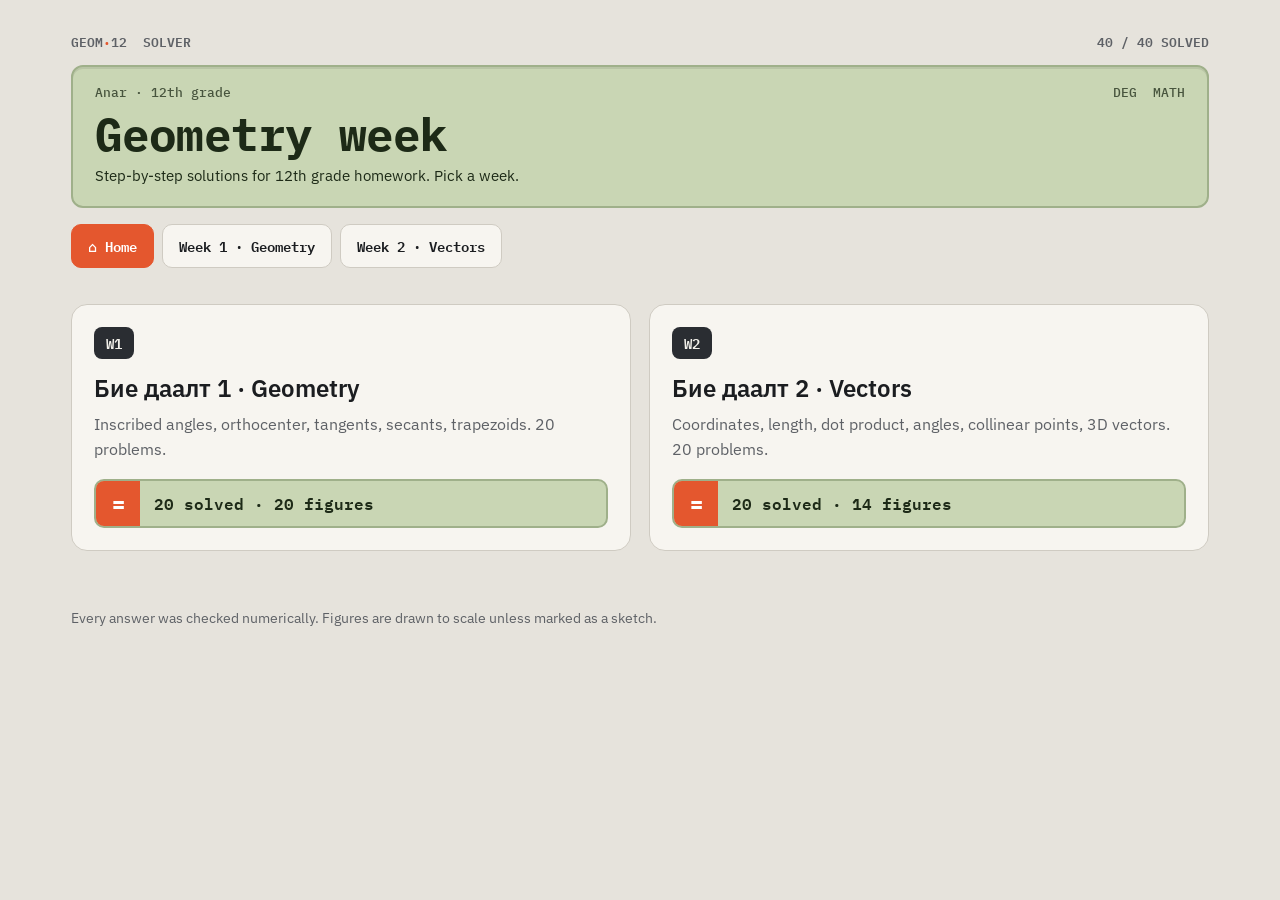
==== commit f4ba31df: "Add week 2 (vectors) and calculator-style redesign Split into home, week1 and week2 pages with a sha" ====
--- a/index.html
+++ b/index.html
@@ -3,499 +3,21 @@
 <head>
 <meta charset="utf-8">
 <meta name="viewport" content="width=device-width, initial-scale=1">
-<title>Geometry homework solutions</title>
-<link href="https://fonts.googleapis.com/css2?family=Libre+Franklin:wght@400;600;800&display=swap" rel="stylesheet">
-<style>
-/* VOICE: calm, clear worked solutions, like a good teacher's notebook
-   IDEA: a squared exercise-book page, figure on the left, working on the right
-   PICTURE: each to-scale figure drawn beside its own step-by-step answer
-   COLOUR and TYPE: white paper, dark ink, teacher's red for answers, blue pen for key lines; Libre Franklin
-   LAYOUT: one card per problem, two columns that stack under 760px */
-:root{color-scheme:light dark;--bg:light-dark(#f6f7f9,#14171b);--paper:light-dark(#ffffff,#1c2026);--ink:light-dark(#1a1d21,#e8eaed);--mut:light-dark(#5b6168,#a3a9b0);--line:light-dark(#d9dde2,#343a42);--grid:light-dark(#eef1f5,#20252c);--red:light-dark(#c2362b,#ff7a6e);--blue:light-dark(#1f5fbf,#7fb0ff);--ans:light-dark(#fdecea,#3a2422)}
-:root[data-theme=light]{color-scheme:light}:root[data-theme=dark]{color-scheme:dark}
-*{box-sizing:border-box;min-width:0}
-body{margin:0;background:var(--bg);color:var(--ink);font:16px/1.6 "Libre Franklin",system-ui,sans-serif;overflow-x:clip}
-header{padding:clamp(24px,4vw,48px) max(5vw,16px) 12px;max-width:1240px;margin:0 auto}
-h1{font-size:clamp(28px,4vw,40px);line-height:1.05;font-weight:800;margin:0 0 8px;text-wrap:balance}
-header p{margin:0;color:var(--mut)}
-nav{display:flex;flex-wrap:wrap;gap:6px;margin-top:16px}
-nav a{display:inline-flex;align-items:center;justify-content:center;min-width:44px;height:44px;border:1px solid var(--line);border-radius:8px;color:var(--ink);text-decoration:none;font-weight:600;background:var(--paper)}
-nav a:hover,nav a:focus-visible{border-color:var(--blue);color:var(--blue);outline:none}
-main{max-width:1240px;margin:0 auto;padding:12px max(5vw,16px) 48px;display:grid;gap:20px}
-section{background:var(--paper);border:1px solid var(--line);border-radius:12px;display:grid;grid-template-columns:minmax(0,5fr) minmax(0,6fr);overflow:hidden;scroll-margin-top:16px}
-.fig{background-color:var(--paper);background-image:linear-gradient(var(--grid) 1px,transparent 1px),linear-gradient(90deg,var(--grid) 1px,transparent 1px);background-size:20px 20px;padding:20px;display:flex;align-items:center;justify-content:center;border-right:1px solid var(--line)}
-.fig svg{width:100%;height:auto;max-height:380px}
-.sol{padding:22px 26px}
-h2{font-size:22px;margin:0 0 6px;font-weight:800}
-.task{color:var(--mut);margin:0 0 12px;font-size:15px}
-ol{margin:0;padding-left:1.3em}
-li{margin:0 0 8px}
-li b{color:var(--blue);font-weight:600}
-.ans{margin-top:14px;background:var(--ans);color:var(--red);font-weight:800;padding:10px 14px;border-radius:8px}
-.note{margin-top:10px;font-size:14px;color:var(--mut)}
-svg .t{fill:var(--ink);font-size:14px}
-svg .ts{fill:var(--mut);font-size:13px}
-svg .th{fill:var(--ink);font-size:15px;font-weight:600}
-svg .ink{stroke:var(--ink)}svg .thin{stroke:var(--mut)}svg .dot{fill:var(--ink)}
-@media(max-width:760px){section{grid-template-columns:minmax(0,1fr)}.fig{border-right:0;border-bottom:1px solid var(--line)}.sol{padding:18px}}
-@media print{body{background:#fff}nav{display:none}section{break-inside:avoid;border-color:#ccc}}
-</style>
+<title>Geometry week</title>
+<link rel="preconnect" href="https://fonts.googleapis.com"><link href="https://fonts.googleapis.com/css2?family=IBM+Plex+Mono:wght@500;600;700&family=IBM+Plex+Sans:wght@400;600&display=swap" rel="stylesheet">
+<link rel="stylesheet" href="style.css">
 </head>
 <body>
-<header>
-<h1>Бие даалт №1 — step-by-step solutions</h1>
-<p>Problems 1–20. Each figure is drawn to scale, with the full working beside it.</p>
-<nav><a href="#p1">1</a><a href="#p2">2</a><a href="#p3">3</a><a href="#p4">4</a><a href="#p5">5</a><a href="#p6">6</a><a href="#p7">7</a><a href="#p8">8</a><a href="#p9">9</a><a href="#p10">10</a><a href="#p11">11</a><a href="#p12">12</a><a href="#p13">13</a><a href="#p14">14</a><a href="#p15">15</a><a href="#p16">16</a><a href="#p17">17</a><a href="#p18">18</a><a href="#p19">19</a><a href="#p20">20</a></nav>
+<header class="top wrap">
+<div class="brand"><span class="model">GEOM<b>·</b>12 &nbsp;SOLVER</span><span class="model">40 / 40 SOLVED</span></div>
+<div class="display"><div class="sm"><span>Anar · 12th grade</span><span>DEG &nbsp;MATH</span></div><h1>Geometry week</h1><p>Step-by-step solutions for 12th grade homework. Pick a week.</p></div>
+<nav class="tabs" aria-label="Weeks"><a href="index.html" aria-current=page>⌂ Home</a><a href="week1.html">Week 1 · Geometry</a><a href="week2.html">Week 2 · Vectors</a></nav>
+
 </header>
-<main>
-
-<section id="p1">
-<div class="fig"><svg viewBox="10 15 380 370" role="img" aria-label="Pentagon ABCDE in a circle of radius 4">
-<circle cx="200" cy="190" r="152" fill="none" class="thin" stroke-width="1"/>
-<polygon points="92.5,297.5 92.5,82.5 239.3,43.2 346.8,150.7 307.5,297.5" fill="#D85A30" fill-opacity="0.12" class="ink" stroke-width="1.5"/>
-<g class="thin" stroke-width="0.8" stroke-dasharray="4 4"><line x1="200" y1="190" x2="92.5" y2="297.5"/><line x1="200" y1="190" x2="92.5" y2="82.5"/><line x1="200" y1="190" x2="239.3" y2="43.2"/><line x1="200" y1="190" x2="346.8" y2="150.7"/><line x1="200" y1="190" x2="307.5" y2="297.5"/></g>
-<line x1="92.5" y1="82.5" x2="307.5" y2="297.5" stroke="#378ADD" stroke-width="1"/>
-<line x1="92.5" y1="82.5" x2="346.8" y2="150.7" stroke="#378ADD" stroke-width="1"/>
-<circle cx="200" cy="190" r="3" class="dot"/><text class="t" x="208" y="208">O</text>
-<text class="th" x="76" y="316">A</text><text class="th" x="72" y="76">B</text><text class="th" x="240" y="32">C</text><text class="th" x="356" y="152">D</text><text class="th" x="314" y="318">E</text>
-<text class="ts" x="30" y="194" text-anchor="middle">90°</text><text class="ts" x="156" y="30" text-anchor="middle">60°</text><text class="ts" x="324" y="70">60°</text><text class="ts" x="362" y="240">60°</text><text class="ts" x="200" y="372" text-anchor="middle">90°</text>
-</svg></div>
-<div class="sol"><h2>Problem 1</h2>
-<p class="task">R = 4, ABCDE inscribed, AB = 4√2, ∠ABE = 45°, ∠EBD = 30°, BC = CD. Find the area.</p>
-<ol>
-<li>Law of sines: AB = 2R·sin∠AEB → 4√2 = 8·sin∠AEB → ∠AEB = 45° → <b>arc AB = 90°</b>.</li>
-<li>Inscribed angle = half its arc: ∠ABE = 45° → <b>arc AE = 90°</b>.</li>
-<li>∠EBD = 30° → <b>arc ED = 60°</b>.</li>
-<li>arc BC + arc CD = 360° − 90° − 90° − 60° = 120°. BC = CD → <b>arc BC = arc CD = 60°</b>.</li>
-<li>Cut the pentagon into 5 triangles from O. Each: S = ½R²·sin φ = 8·sin φ.</li>
-<li>S = 8·sin90° + 8·sin90° + 3·8·sin60° = 8 + 8 + 12√3.</li>
-</ol>
-<div class="ans">Answer: S = 16 + 12√3 ≈ 36.8</div></div>
-</section>
-
-<section id="p2">
-<div class="fig"><svg viewBox="140 70 490 170" role="img" aria-label="Tangent AB and sector AOC">
-<circle cx="420" cy="200" r="120" fill="none" class="thin" stroke-width="1"/>
-<path d="M420,200 L300,200 A120,120 0 0,1 360,96.1 Z" fill="#D85A30" fill-opacity="0.25" stroke="none"/>
-<polygon points="180,200 360,96.1 420,200" fill="none" class="ink" stroke-width="1.5"/>
-<path d="M369.5,112.5 L353,122 L343.5,105.6" fill="none" class="ink" stroke-width="1"/>
-<path d="M395,200 A25,25 0 0,1 407.5,178.3" fill="none" class="ink" stroke-width="1"/>
-<circle cx="420" cy="200" r="3" class="dot"/>
-<text class="th" x="428" y="218">O</text><text class="th" x="354" y="86">A</text><text class="th" x="160" y="206">B</text><text class="th" x="290" y="222">C</text>
-<text class="ts" x="370" y="190">60°</text><text class="ts" x="400" y="140">OA = 2</text><text class="ts" x="236" y="130">AB = 2√3</text><text class="ts" x="226" y="222">OB = 4</text>
-</svg></div>
-<div class="sol"><h2>Problem 2</h2>
-<p class="task">AB is tangent, OB meets the circle at C, ∠AOC = 60°, sector area = 2π/3. Find S(AOB).</p>
-<ol>
-<li>Sector area: (60°/360°)·πr² = 2π/3 → πr²/6 = 2π/3 → r² = 4 → <b>r = OA = 2</b>.</li>
-<li>A tangent is perpendicular to the radius → <b>∠OAB = 90°</b>.</li>
-<li>In right triangle OAB: AB = OA·tan60° = <b>2√3</b>.</li>
-<li>S = ½·OA·AB = ½·2·2√3.</li>
-</ol>
-<div class="ans">Answer: S = 2√3 ≈ 3.46</div></div>
-</section>
-
-<section id="p3">
-<div class="fig"><svg viewBox="70 45 440 250" role="img" aria-label="Right triangle with incircle">
-<polygon points="120,260 495,260 120,60" fill="none" class="ink" stroke-width="1.5"/>
-<circle cx="195" cy="185" r="75" fill="#1D9E75" fill-opacity="0.15" stroke="#1D9E75" stroke-width="1"/>
-<path d="M120,245 L135,245 L135,260" fill="none" class="ink" stroke-width="1"/>
-<line x1="195" y1="185" x2="195" y2="260" stroke="#1D9E75" stroke-width="1" stroke-dasharray="4 3"/>
-<circle cx="195" cy="185" r="3" class="dot"/>
-<text class="ts" x="202" y="228">r = 3</text><text class="ts" x="300" y="282" text-anchor="middle">15</text><text class="ts" x="98" y="164" text-anchor="middle">8</text><text class="ts" x="330" y="140">17</text>
-</svg></div>
-<div class="sol"><h2>Problem 3</h2>
-<p class="task">Right triangle, legs 15 and 8. Find the radius of the inscribed circle.</p>
-<ol>
-<li>Hypotenuse: c = √(15² + 8²) = √289 = <b>17</b>.</li>
-<li>Incircle of a right triangle: r = (a + b − c)/2 = (15 + 8 − 17)/2 = <b>3</b>.</li>
-<li>Check: r = S/p = 60/20 = 3 ✓ (S = ½·15·8 = 60, p = 40/2 = 20).</li>
-</ol>
-<div class="ans">Answer: r = 3</div></div>
-</section>
-
-<section id="p4">
-<div class="fig"><svg viewBox="90 55 350 300" role="img" aria-label="Triangle ABC with orthocenter H">
-<polygon points="120,320 420,320 356.6,83.4" fill="none" class="ink" stroke-width="1.5"/>
-<g class="thin" stroke-width="0.8" stroke-dasharray="4 3"><line x1="356.6" y1="83.4" x2="356.6" y2="320"/><line x1="420" y1="320" x2="270" y2="170"/><line x1="120" y1="320" x2="399.9" y2="245"/></g>
-<line x1="120" y1="320" x2="356.6" y2="256.6" stroke="#D85A30" stroke-width="3"/>
-<circle cx="356.6" cy="256.6" r="4" fill="#D85A30"/>
-<text class="th" x="100" y="336">A</text><text class="th" x="426" y="336">B</text><text class="th" x="352" y="74">C</text><text class="th" x="334" y="252">H</text>
-<text class="ts" x="160" y="310">45°</text><text class="ts" x="380" y="310">75°</text><text class="ts" x="344" y="114">60°</text><text class="ts" x="270" y="345" text-anchor="middle">AB = 2</text><text class="ts" x="210" y="282">AH</text>
-</svg></div>
-<div class="sol"><h2>Problem 4</h2>
-<p class="task">AB = 2, ∠A = 45°, ∠B = 75°, H is the orthocenter. Find AH.</p>
-<ol>
-<li>∠C = 180° − 45° − 75° = <b>60°</b>.</li>
-<li>Law of sines: 2R = AB/sin C = 2/(√3/2) = <b>4/√3</b>.</li>
-<li>Vertex-to-orthocenter rule: <b>AH = 2R·cos A</b>.</li>
-<li>AH = (4/√3)·(√2/2) = 2√2/√3 = 2√6/3.</li>
-<li>Check with coordinates A(0;0), B(2;0): H ≈ (1.577; 0.423), AH ≈ 1.633 ✓</li>
-</ol>
-<div class="ans">Answer: AH = 2√6/3 ≈ 1.63</div></div>
-</section>
-
-<section id="p5">
-<div class="fig"><svg viewBox="190 45 290 260" role="img" aria-label="Cyclic quadrilateral ABCD">
-<circle cx="340" cy="180" r="120" fill="none" class="thin" stroke-width="1"/>
-<polygon points="227.2,221 262.9,88.1 400,76.1 443.9,240" fill="none" class="ink" stroke-width="1.5"/>
-<line x1="227.2" y1="221" x2="400" y2="76.1" stroke="#378ADD" stroke-width="1"/>
-<g stroke="#D85A30" stroke-width="1.2" stroke-dasharray="4 3"><line x1="340" y1="180" x2="400" y2="76.1"/><line x1="340" y1="180" x2="443.9" y2="240"/></g>
-<line x1="400" y1="76.1" x2="443.9" y2="240" stroke="#D85A30" stroke-width="2.5"/>
-<path d="M347.5,167 L360.5,174.5 L353,187.5" fill="none" stroke="#D85A30" stroke-width="1"/>
-<circle cx="340" cy="180" r="3" class="dot"/>
-<text class="th" x="322" y="196">O</text><text class="th" x="206" y="232">A</text><text class="th" x="244" y="80">B</text><text class="th" x="402" y="66">C</text><text class="th" x="450" y="256">D</text>
-<text class="ts" x="262" y="214">45°</text><text class="ts" x="430" y="160">√2</text>
-</svg></div>
-<div class="sol"><h2>Problem 5</h2>
-<p class="task">ABCD inscribed, CD = √2, ∠CAD = 45°. Find the circumradius R.</p>
-<ol>
-<li>∠CAD is inscribed and stands on chord CD → central angle <b>∠COD = 2·45° = 90°</b>.</li>
-<li>OC = OD = R, so in right triangle COD: CD² = R² + R² → <b>CD = R√2</b>.</li>
-<li>R√2 = √2 → R = 1.</li>
-<li>Check: CD = 2R·sin45° → √2 = 2R·(√2/2) → R = 1 ✓</li>
-</ol>
-<div class="ans">Answer: R = 1</div></div>
-</section>
-
-<section id="p6">
-<div class="fig"><svg viewBox="110 70 450 265" role="img" aria-label="Isosceles trapezoid with midline">
-<polygon points="140,300 540,300 420,92.2 260,92.2" fill="none" class="ink" stroke-width="1.5"/>
-<line x1="140" y1="300" x2="420" y2="92.2" stroke="#378ADD" stroke-width="1"/>
-<line x1="540" y1="300" x2="260" y2="92.2" stroke="#378ADD" stroke-width="0.8" stroke-opacity="0.5"/>
-<line x1="200" y1="196.1" x2="280" y2="196.1" stroke="#D85A30" stroke-width="3"/>
-<line x1="280" y1="196.1" x2="480" y2="196.1" stroke="#1D9E75" stroke-width="3"/>
-<line x1="260" y1="92.2" x2="260" y2="300" class="thin" stroke-width="0.8" stroke-dasharray="4 3"/>
-<path d="M248,300 L248,288 L260,288" fill="none" class="thin" stroke-width="0.8"/>
-<path d="M170,300 A30,30 0 0,0 155,274" fill="none" class="ink" stroke-width="1"/>
-<text class="th" x="122" y="318">A</text><text class="th" x="546" y="318">B</text><text class="th" x="424" y="86">C</text><text class="th" x="242" y="86">D</text>
-<text class="ts" x="176" y="290">60°</text><text class="ts" x="238" y="186" text-anchor="middle">2</text><text class="ts" x="400" y="186" text-anchor="middle">5</text><text class="ts" x="340" y="86" text-anchor="middle">4</text><text class="ts" x="340" y="322" text-anchor="middle">10</text><text class="ts" x="200" y="322" text-anchor="middle">3</text><text class="ts" x="164" y="196">6</text>
-</svg></div>
-<div class="sol"><h2>Problem 6</h2>
-<p class="task">Isosceles trapezoid. A diagonal cuts the midline into 2 cm and 5 cm. Leg = 6 cm. Find the acute angle.</p>
-<ol>
-<li>Each piece of the midline is a midline of a small triangle, so it is <b>half of a base</b>.</li>
-<li>Small base DC = 2·2 = <b>4</b>, big base AB = 2·5 = <b>10</b>.</li>
-<li>Draw the height DH. Isosceles → AH = (10 − 4)/2 = <b>3</b>.</li>
-<li>In right triangle ADH: cos∠A = AH/AD = 3/6 = 1/2 → ∠A = 60°.</li>
-</ol>
-<div class="ans">Answer: 60°</div></div>
-</section>
-
-<section id="p7">
-<div class="fig"><svg viewBox="200 45 280 250" role="img" aria-label="Right triangle in its circumcircle">
-<circle cx="340" cy="170" r="110" fill="#1D9E75" fill-opacity="0.15" stroke="#1D9E75" stroke-width="1"/>
-<polygon points="230,170 450,170 252,104" fill="none" class="ink" stroke-width="1.5"/>
-<path d="M249.5,115.4 L260.9,119.2 L263.5,107.8" fill="none" class="ink" stroke-width="1"/>
-<circle cx="340" cy="170" r="3" class="dot"/>
-<line x1="340" y1="170" x2="340" y2="280" class="thin" stroke-width="0.8" stroke-dasharray="4 3"/>
-<text class="ts" x="348" y="234">R = 5</text><text class="ts" x="340" y="190" text-anchor="middle">c = 10</text><text class="ts" x="216" y="138">x</text><text class="ts" x="350" y="124">3x</text>
-</svg></div>
-<div class="sol"><h2>Problem 7</h2>
-<p class="task">Right triangle, legs in ratio 1 : 3, area 15. Find the area of the circumscribed disk.</p>
-<ol>
-<li>Legs x and 3x: ½·x·3x = 15 → <b>x² = 10</b>.</li>
-<li>c² = x² + 9x² = 10x² = 100 → <b>c = 10</b>.</li>
-<li>In a right triangle the hypotenuse is a diameter → <b>R = 5</b>.</li>
-<li>S = πR² = 25π.</li>
-</ol>
-<div class="ans">Answer: 25π ≈ 78.5</div></div>
-</section>
-
-<section id="p8">
-<div class="fig"><svg viewBox="110 45 340 290" role="img" aria-label="Right isosceles triangle with shaded AEC">
-<polygon points="140,300 380,60 380,140" fill="#D85A30" fill-opacity="0.3" stroke="none"/>
-<polygon points="140,300 380,300 380,60" fill="none" class="ink" stroke-width="1.5"/>
-<line x1="140" y1="300" x2="380" y2="140" class="ink" stroke-width="1"/>
-<path d="M366,300 L366,286 L380,286" fill="none" class="ink" stroke-width="1"/>
-<text class="th" x="120" y="316">A</text><text class="th" x="388" y="316">B</text><text class="th" x="388" y="62">C</text><text class="th" x="390" y="146">E</text>
-<text class="ts" x="260" y="322" text-anchor="middle">AB = 12</text><text class="ts" x="390" y="104">a/3 = 4</text><text class="ts" x="390" y="228">2a/3 = 8</text>
-</svg></div>
-<div class="sol"><h2>Problem 8</h2>
-<p class="task">AB = BC, ∠B = 90°, EC/BC = 1/3, S(AEC) = 24 cm². Find AB.</p>
-<ol>
-<li>Let AB = BC = a. Then <b>EC = a/3</b>.</li>
-<li>In triangle AEC take EC as the base. Its height is <b>AB</b>, because AB ⊥ BC.</li>
-<li>S(AEC) = ½·(a/3)·a = a²/6.</li>
-<li>a²/6 = 24 → a² = 144 → a = 12.</li>
-</ol>
-<div class="ans">Answer: AB = 12 cm</div></div>
-</section>
-
-<section id="p9">
-<div class="fig"><svg viewBox="135 120 385 280" role="img" aria-label="Square with circle through M, O and C">
-<rect x="180" y="140" width="160" height="160" fill="none" class="ink" stroke-width="1.5"/>
-<circle cx="380" cy="260" r="126.5" fill="none" stroke="#1D9E75" stroke-width="1.2"/>
-<polygon points="260,300 260,220 340,140" fill="#D85A30" fill-opacity="0.15" stroke="#D85A30" stroke-width="1"/>
-<line x1="380" y1="260" x2="260" y2="300" class="thin" stroke-width="0.8" stroke-dasharray="4 3"/>
-<circle cx="260" cy="300" r="3.5" fill="#D85A30"/><circle cx="260" cy="220" r="3.5" fill="#D85A30"/><circle cx="340" cy="140" r="3.5" fill="#D85A30"/><circle cx="380" cy="260" r="3" class="dot"/>
-<text class="th" x="162" y="318">A</text><text class="th" x="346" y="318">B</text><text class="th" x="346" y="134">C</text><text class="th" x="162" y="136">D</text>
-<text class="th" x="252" y="322">M</text><text class="th" x="240" y="216">O</text><text class="th" x="388" y="256">K</text>
-<text class="ts" x="318" y="296">R = √10</text><text class="ts" x="166" y="226" text-anchor="end">4</text>
-</svg></div>
-<div class="sol"><h2>Problem 9</h2>
-<p class="task">Square ABCD, side 4 m. M = midpoint of AB, O = center. Find the radius of the circle through M, O, C.</p>
-<ol>
-<li>Coordinates: A(0;0), B(4;0), C(4;4) → <b>M(2;0), O(2;2)</b>.</li>
-<li>Center K(x;y). KM = KO and M, O both have x = 2 → <b>y = 1</b>.</li>
-<li>KO = KC: (x−2)² + 1 = (x−4)² + 9 → 4x = 20 → <b>x = 5</b>. So K(5;1).</li>
-<li>R² = KM² = 3² + 1² = 10 → R = √10.</li>
-<li>Check: MC = 2√5, ∠MOC = 135°, R = MC/(2·sin135°) = √10 ✓</li>
-</ol>
-<div class="ans">Answer: R = √10 ≈ 3.16 m</div></div>
-</section>
-
-<section id="p10">
-<div class="fig"><svg viewBox="150 60 255 370" role="img" aria-label="Triangle with incenter O and circle through A, O, C">
-<circle cx="279" cy="307.1" r="114.3" fill="none" stroke="#1D9E75" stroke-width="1.2"/>
-<polygon points="180,250 239.9,85.5 378,250" fill="none" class="ink" stroke-width="1.5"/>
-<circle cx="259.1" cy="194.6" r="55.4" fill="none" class="thin" stroke-width="0.8" stroke-dasharray="4 3"/>
-<polygon points="180,250 259.1,194.6 378,250" fill="#D85A30" fill-opacity="0.2" stroke="#D85A30" stroke-width="1"/>
-<circle cx="259.1" cy="194.6" r="3" class="dot"/>
-<text class="th" x="160" y="262">A</text><text class="th" x="236" y="76">B</text><text class="th" x="384" y="262">C</text><text class="th" x="250" y="182">O</text>
-<text class="ts" x="232" y="118">60°</text><text class="ts" x="244" y="226">120°</text><text class="ts" x="279" y="272" text-anchor="middle">AC = 9</text>
-</svg></div>
-<div class="sol"><h2>Problem 10</h2>
-<p class="task">AC = 9 m, ∠B = 60°, O = incenter. Find the radius of the circle through O, A, C.</p>
-<ol>
-<li>The incenter lies on the angle bisectors: ∠OAC = ∠A/2, ∠OCA = ∠C/2.</li>
-<li>∠A + ∠C = 180° − 60° = 120°.</li>
-<li>∠AOC = 180° − 120°/2 = <b>120°</b> (rule: ∠AOC = 90° + ∠B/2).</li>
-<li>Law of sines in AOC: R = AC/(2·sin120°) = 9/√3 = 3√3.</li>
-</ol>
-<div class="ans">Answer: R = 3√3 ≈ 5.2 m</div></div>
-</section>
-
-<section id="p11">
-<div class="fig"><svg viewBox="85 30 270 265" role="img" aria-label="Rhombus that must be a square">
-<polygon points="220,40 340,160 220,280 100,160" fill="#1D9E75" fill-opacity="0.12" class="ink" stroke-width="1.5"/>
-<line x1="220" y1="40" x2="220" y2="280" stroke="#D85A30" stroke-width="1.2"/>
-<line x1="100" y1="160" x2="340" y2="160" stroke="#D85A30" stroke-width="1.2"/>
-<path d="M220,148 L232,148 L232,160" fill="none" class="ink" stroke-width="0.8"/>
-<path d="M120,140 A28,28 0 0,1 120,180" fill="none" class="ink" stroke-width="1"/>
-<text class="ts" x="128" y="164">90°</text><text class="ts" x="290" y="92">a</text><text class="ts" x="268" y="152">d₁/2</text><text class="ts" x="226" y="222">d₂/2</text>
-</svg></div>
-<div class="sol"><h2>Problem 11</h2>
-<p class="task">Rhombus: (sum of diagonals) / (perimeter) = 1/√2. Find the acute angle.</p>
-<ol>
-<li>Side a, angle α. The diagonals are perpendicular and bisect each other: <b>d₁ = 2a·cos(α/2), d₂ = 2a·sin(α/2)</b>.</li>
-<li>(d₁ + d₂)/(4a) = (cos(α/2) + sin(α/2))/2 = 1/√2.</li>
-<li>cos(α/2) + sin(α/2) = √2.</li>
-<li>Use cos t + sin t = √2·sin(t + 45°): sin(α/2 + 45°) = 1 → α/2 + 45° = 90° → α = 90°.</li>
-</ol>
-<div class="ans">Answer: α = 90° (the rhombus is a square)</div>
-<p class="note">A square has no acute angle, so the problem probably has a typo. With the numbers given, 90° is the only solution, because √2 is the largest value of cos t + sin t. Ask your teacher.</p></div>
-</section>
-
-<section id="p12">
-<div class="fig"><svg viewBox="215 90 420 235" role="img" aria-label="Two tangents PA and PB">
-<circle cx="330" cy="190" r="100" fill="none" class="thin" stroke-width="1"/>
-<polygon points="246.1,290 394.3,113.4 604.7,290" fill="none" class="ink" stroke-width="1.5"/>
-<line x1="394.3" y1="113.4" x2="330" y2="290" class="ink" stroke-width="1.5"/>
-<line x1="330" y1="190" x2="394.3" y2="113.4" class="thin" stroke-width="0.8" stroke-dasharray="4 3"/>
-<line x1="330" y1="190" x2="330" y2="290" class="thin" stroke-width="0.8" stroke-dasharray="4 3"/>
-<path d="M305,290 A25,25 0 0,1 338.6,266.5" fill="#1D9E75" fill-opacity="0.3" stroke="#1D9E75" stroke-width="1"/>
-<path d="M564.7,290 A40,40 0 0,1 574.1,264.3" fill="none" class="ink" stroke-width="1"/>
-<circle cx="330" cy="190" r="3" class="dot"/>
-<text class="th" x="390" y="106">A</text><text class="th" x="324" y="312">B</text><text class="th" x="226" y="312">C</text><text class="th" x="610" y="296">P</text><text class="th" x="312" y="186">O</text>
-<text class="ts" x="532" y="282">40°</text><text class="ts" x="346" y="282">70°</text><text class="ts" x="294" y="278">x</text><text class="ts" x="410" y="312">PA = PB</text>
-</svg></div>
-<div class="sol"><h2>Problem 12</h2>
-<p class="task">AC passes through center O, PA and PB are tangents, ∠APC = 40°. Find ∠ABC = x.</p>
-<ol>
-<li>Tangents from one point are equal: <b>PA = PB</b> → triangle APB is isosceles.</li>
-<li>∠PAB = ∠PBA = (180° − 40°)/2 = <b>70°</b>.</li>
-<li>C, B, P are on one line, so ∠ABC + ∠ABP = 180° → x = 180° − 70° = 110°.</li>
-<li>Check: OA ⊥ PA → ∠CAP = 90°, ∠ACP = 50°, ∠BAC = 90° − 70° = 20° → x = 180° − 20° − 50° = 110° ✓</li>
-</ol>
-<div class="ans">Answer: ∠ABC = 110°</div></div>
-</section>
-
-<section id="p13">
-<div class="fig"><svg viewBox="215 45 200 285" role="img" aria-label="Triangle MNP with median MQ">
-<polygon points="250,300 353.9,300 369,181" fill="#D85A30" fill-opacity="0.2" stroke="none"/>
-<polygon points="250,300 369,181 384.2,61.9" fill="#1D9E75" fill-opacity="0.15" stroke="none"/>
-<polygon points="250,300 353.9,300 384.2,61.9" fill="none" class="ink" stroke-width="1.5"/>
-<line x1="250" y1="300" x2="369" y2="181" stroke="#D85A30" stroke-width="1.5"/>
-<path d="M285,300 A35,35 0 0,0 274.7,275.3" fill="none" class="ink" stroke-width="1"/>
-<circle cx="369" cy="181" r="3" class="dot"/>
-<text class="th" x="230" y="316">M</text><text class="th" x="358" y="318">P</text><text class="th" x="380" y="186">Q</text><text class="th" x="390" y="60">N</text>
-<text class="ts" x="290" y="290">45°</text><text class="ts" x="302" y="322" text-anchor="middle">2√3</text><text class="ts" x="372" y="246">4</text><text class="ts" x="384" y="126">4</text>
-</svg></div>
-<div class="sol"><h2>Problem 13</h2>
-<p class="task">MQ is a median, MP = 2√3, NP = 8, ∠QMP = 45°. Find S(MNP).</p>
-<ol>
-<li>Q is the midpoint of NP → <b>QP = NQ = 4</b>.</li>
-<li>Law of cosines in MQP, MQ = m: 16 = m² + 12 − 2·m·2√3·cos45° → <b>m² − 2√6·m − 4 = 0</b>.</li>
-<li>m = √6 ± √10. m &gt; 0 → <b>MQ = √6 + √10</b>.</li>
-<li>S(MQP) = ½·MQ·MP·sin45° = (√6 + √10)·√6/2 = (6 + 2√15)/2 = <b>3 + √15</b>.</li>
-<li>A median splits the triangle into two equal areas → S(MNP) = 2·(3 + √15).</li>
-</ol>
-<div class="ans">Answer: S = 6 + 2√15 ≈ 13.75</div></div>
-</section>
-
-<section id="p14">
-<div class="fig"><svg viewBox="125 140 310 195" role="img" aria-label="Circle with two secants from P">
-<circle cx="222.6" cy="237.4" r="88.5" fill="none" class="thin" stroke-width="1"/>
-<polygon points="160,174.8 160,300 410.4,300" fill="none" class="ink" stroke-width="1.5"/>
-<line x1="160" y1="174.8" x2="285.2" y2="300" stroke="#D85A30" stroke-width="1.5"/>
-<path d="M160,286 L174,286 L174,300" fill="none" class="ink" stroke-width="1"/>
-<circle cx="222.6" cy="237.4" r="3" class="dot"/><circle cx="285.2" cy="300" r="3" class="dot"/><circle cx="310.3" cy="249.9" r="3" class="dot"/>
-<text class="th" x="140" y="174">A</text><text class="th" x="142" y="318">B</text><text class="th" x="280" y="320">C</text><text class="th" x="414" y="318">P</text><text class="th" x="312" y="242">D</text><text class="th" x="204" y="232">O</text>
-<text class="ts" x="222" y="320" text-anchor="middle">x</text><text class="ts" x="348" y="320" text-anchor="middle">x</text><text class="ts" x="246" y="198">6</text><text class="ts" x="364" y="268">4</text>
-</svg></div>
-<div class="sol"><h2>Problem 14</h2>
-<p class="task">Secants PB and PA meet the circle at C and D. ∠ABC = 90°, BC = CP, AD = 6 cm, DP = 4 cm. Find R.</p>
-<ol>
-<li>∠ABC = 90° is inscribed → it stands on a diameter → <b>AC = 2R</b>.</li>
-<li>Secant rule: PC·PB = PD·PA. Let BC = CP = x, so PB = 2x and PA = 10.</li>
-<li>x·2x = 4·10 → x² = 20 → <b>x = 2√5</b>, PB = 4√5.</li>
-<li>Right triangle ABP: AB² = PA² − PB² = 100 − 80 = <b>20</b>.</li>
-<li>Right triangle ABC: AC² = AB² + BC² = 20 + 20 = 40 → AC = 2√10.</li>
-<li>R = AC/2 = √10.</li>
-</ol>
-<div class="ans">Answer: R = √10 ≈ 3.16 cm</div></div>
-</section>
-
-<section id="p15">
-<div class="fig"><svg viewBox="160 25 345 345" role="img" aria-label="Triangle in circle of radius 4 with orthocenter H">
-<circle cx="330" cy="200" r="160" fill="none" class="thin" stroke-width="1"/>
-<polygon points="177.1,247.2 330,40 468.6,280" fill="none" class="ink" stroke-width="1.5"/>
-<g class="thin" stroke-width="0.8" stroke-dasharray="4 3"><line x1="177.1" y1="247.2" x2="381.5" y2="129.2"/><line x1="468.6" y1="280" x2="264.2" y2="129.2"/><line x1="330" y1="40" x2="315.7" y2="167.2"/></g>
-<line x1="330" y1="40" x2="315.7" y2="167.2" stroke="#D85A30" stroke-width="3"/>
-<circle cx="315.7" cy="167.2" r="4" fill="#D85A30"/>
-<circle cx="381.5" cy="129.2" r="2.5" class="dot"/><circle cx="264.2" cy="129.2" r="2.5" class="dot"/>
-<text class="th" x="156" y="256" text-anchor="start" dx="4">A</text><text class="th" x="324" y="36">B</text><text class="th" x="474" y="294">C</text><text class="th" x="300" y="186">H</text>
-<text class="th" x="388" y="124">K</text><text class="th" x="244" y="124">L</text>
-<text class="ts" x="330" y="96">BH</text><text class="ts" x="214" y="232">∠BAH</text>
-</svg></div>
-<div class="sol"><h2>Problem 15</h2>
-<p class="task">Altitudes from A and C meet at H. Circumradius R = 4, sin∠BAH = 2/5. Find BH.</p>
-<ol>
-<li>AK is an altitude, so in right triangle ABK: <b>∠BAH = ∠BAK = 90° − ∠B</b>.</li>
-<li>So cos B = sin(90° − B) = sin∠BAH = <b>2/5</b>.</li>
-<li>Vertex-to-orthocenter rule (same as problem 4): <b>BH = 2R·cos B</b>.</li>
-<li>BH = 2·4·(2/5) = 16/5.</li>
-</ol>
-<div class="ans">Answer: BH = 16/5 = 3.2</div></div>
-</section>
-
-<section id="p16">
-<div class="fig"><svg viewBox="160 95 265 225" role="img" aria-label="Right trapezoid with incircle tangent to CD at E">
-<polygon points="180,300 401.2,300 347.2,109.5 180,109.5" fill="none" class="ink" stroke-width="1.5"/>
-<circle cx="275.2" cy="204.8" r="95.2" fill="#1D9E75" fill-opacity="0.12" stroke="#1D9E75" stroke-width="1"/>
-<g stroke="#D85A30" stroke-width="1.2"><line x1="275.2" y1="204.8" x2="347.2" y2="109.5"/><line x1="275.2" y1="204.8" x2="401.2" y2="300"/></g>
-<line x1="275.2" y1="204.8" x2="366.9" y2="178.8" class="thin" stroke-width="1" stroke-dasharray="4 3"/>
-<path d="M180,286 L194,286 L194,300" fill="none" class="ink" stroke-width="1"/>
-<circle cx="275.2" cy="204.8" r="3" class="dot"/><circle cx="366.9" cy="178.8" r="3" class="dot"/>
-<text class="th" x="164" y="314">A</text><text class="th" x="164" y="108">B</text><text class="th" x="350" y="106">C</text><text class="th" x="404" y="316">D</text><text class="th" x="374" y="180">E</text><text class="th" x="258" y="200">O</text>
-<text class="ts" x="362" y="148">4</text><text class="ts" x="392" y="244">7</text><text class="ts" x="300" y="186">r</text>
-</svg></div>
-<div class="sol"><h2>Problem 16</h2>
-<p class="task">Right trapezoid (∠BAD = 90°) with an inscribed circle. The circle touches leg CD at E, CE = 4, DE = 7. Find r.</p>
-<ol>
-<li>BC ∥ AD, so <b>∠C + ∠D = 180°</b>.</li>
-<li>The center O is on the bisectors of ∠C and ∠D, so ∠OCD + ∠ODC = 90° → <b>∠COD = 90°</b>.</li>
-<li>The radius to the touching point is perpendicular to the tangent: <b>OE ⊥ CD</b>. So OE is the height to the hypotenuse of right triangle COD.</li>
-<li>Height to the hypotenuse: OE² = CE·DE → r² = 4·7 = 28 → r = 2√7.</li>
-<li>Check: AD = r + 7, BC = r + 4, height 2r. CD² = 3² + (2r)² = 9 + 112 = 121 → CD = 11 = 4 + 7 ✓</li>
-</ol>
-<div class="ans">Answer: r = 2√7 ≈ 5.29</div></div>
-</section>
-
-<section id="p17">
-<div class="fig"><svg viewBox="140 140 400 150" role="img" aria-label="Isosceles triangle with sides 8 and base angles 30 degrees">
-<polygon points="160,260 520.3,260 340.1,156" fill="#1D9E75" fill-opacity="0.12" class="ink" stroke-width="1.5"/>
-<line x1="340.1" y1="156" x2="340.1" y2="260" class="thin" stroke-width="0.8" stroke-dasharray="4 3"/>
-<path d="M200,260 A40,40 0 0,0 194.6,240" fill="none" class="ink" stroke-width="1"/>
-<path d="M480.3,260 A40,40 0 0,1 485.7,240" fill="none" class="ink" stroke-width="1"/>
-<text class="th" x="142" y="276">A</text><text class="th" x="526" y="276">C</text><text class="th" x="334" y="150">B</text>
-<text class="ts" x="206" y="254">30°</text><text class="ts" x="452" y="254">30°</text><text class="ts" x="320" y="184" text-anchor="end">120°</text>
-<text class="ts" x="240" y="200">8</text><text class="ts" x="436" y="200">8</text><text class="ts" x="346" y="236">h = 4</text>
-</svg></div>
-<div class="sol"><h2>Problem 17</h2>
-<p class="task">Isosceles triangle, AB = BC = 8, base angle π/6. Find the area.</p>
-<ol>
-<li>π/6 = 30°, so ∠A = ∠C = 30°.</li>
-<li>Angle at the top: ∠B = 180° − 2·30° = <b>120°</b>.</li>
-<li>S = ½·AB·BC·sin B = ½·8·8·sin120° = 32·(√3/2) = 16√3.</li>
-<li>Check: height h = 8·sin30° = 4, base AC = 2·8·cos30° = 8√3, S = ½·8√3·4 = 16√3 ✓</li>
-</ol>
-<div class="ans">Answer: S = 16√3 ≈ 27.7</div></div>
-</section>
-
-<section id="p18">
-<div class="fig"><svg viewBox="170 65 320 280" role="img" aria-label="Triangle ABC with altitude BD and point E">
-<polygon points="190,320 290,80 290,186.7" fill="#D85A30" fill-opacity="0.25" stroke="none"/>
-<polygon points="290,186.7 290,320 470,320" fill="#1D9E75" fill-opacity="0.2" stroke="none"/>
-<polygon points="190,320 290,80 470,320" fill="none" class="ink" stroke-width="1.5"/>
-<line x1="290" y1="80" x2="290" y2="320" class="ink" stroke-width="1.2"/>
-<line x1="190" y1="320" x2="290" y2="186.7" class="ink" stroke-width="1.2"/>
-<line x1="290" y1="186.7" x2="470" y2="320" class="ink" stroke-width="1.2"/>
-<path d="M290,306 L304,306 L304,320" fill="none" class="ink" stroke-width="1"/>
-<text class="th" x="172" y="336">A</text><text class="th" x="284" y="74">B</text><text class="th" x="476" y="336">C</text><text class="th" x="284" y="340">D</text><text class="th" x="298" y="182">E</text>
-<text class="ts" x="240" y="340" text-anchor="middle">5</text><text class="ts" x="380" y="340" text-anchor="middle">9</text>
-<text class="ts" x="296" y="136">16/3</text><text class="ts" x="296" y="262">20/3</text>
-</svg></div>
-<div class="sol"><h2>Problem 18</h2>
-<p class="task">Altitude BD splits AC into AD = 5 and DC = 9. E is on BD with BE : ED = 4 : 5, BD = 12. Find S(ABE) : S(DEC).</p>
-<ol>
-<li>BD = 12 is 9 parts: one part = 12/9 = 4/3 → <b>BE = 16/3, ED = 20/3</b>.</li>
-<li>Triangle ABE: base BE lies on BD, and its height is the distance from A to BD, which is <b>AD = 5</b> (because BD ⊥ AC).</li>
-<li>S(ABE) = ½·(16/3)·5 = <b>40/3</b>.</li>
-<li>Triangle DEC: right angle at D, legs ED = 20/3 and DC = 9 → S(DEC) = ½·(20/3)·9 = <b>30</b>.</li>
-<li>Ratio: (40/3) : 30 = 40 : 90 = 4 : 9.</li>
-</ol>
-<div class="ans">Answer: S(ABE) : S(DEC) = 4 : 9</div></div>
-</section>
-
-<section id="p19">
-<div class="fig"><svg viewBox="185 55 295 280" role="img" aria-label="Circle with chords AC and BD crossing at E">
-<circle cx="330" cy="190" r="130" fill="none" class="thin" stroke-width="1"/>
-<polygon points="246.4,90.4 458,167.4 306.3,194.2" fill="#D85A30" fill-opacity="0.15" stroke="none"/>
-<line x1="246.4" y1="90.4" x2="374.5" y2="312.2" class="ink" stroke-width="1.5"/>
-<line x1="458" y1="167.4" x2="202" y2="212.6" class="ink" stroke-width="1.5"/>
-<line x1="246.4" y1="90.4" x2="458" y2="167.4" class="ink" stroke-width="1.5"/>
-<line x1="202" y1="212.6" x2="374.5" y2="312.2" class="ink" stroke-width="1.5"/>
-<circle cx="330" cy="190" r="2.5" class="dot"/><circle cx="306.3" cy="194.2" r="3" class="dot"/>
-<text class="th" x="232" y="84">A</text><text class="th" x="464" y="166">B</text><text class="th" x="376" y="330">C</text><text class="th" x="186" y="218">D</text><text class="th" x="290" y="214">E</text>
-<text class="ts" x="268" y="120">40°</text><text class="ts" x="330" y="222">70°</text><text class="ts" x="342" y="290">x</text><text class="ts" x="380" y="174">30°</text>
-</svg></div>
-<div class="sol"><h2>Problem 19</h2>
-<p class="task">A, B, C, D are on a circle, chords AC and BD meet at E. ∠BAE = 40°, ∠BEC = 70°. Find ∠DCE = x.</p>
-<ol>
-<li>∠BEC is an exterior angle of triangle ABE, so it equals the sum of the two far angles: ∠BEC = ∠BAE + ∠ABE.</li>
-<li>70° = 40° + ∠ABE → <b>∠ABE = ∠ABD = 30°</b>.</li>
-<li>∠ABD and ∠ACD are inscribed angles on the same arc AD, so <b>they are equal</b>.</li>
-<li>x = ∠DCE = ∠DCA = ∠ABD = 30°.</li>
-</ol>
-<div class="ans">Answer: ∠DCE = 30°</div></div>
-</section>
-
-<section id="p20">
-<div class="fig"><svg viewBox="120 65 320 245" role="img" aria-label="Tangents PA and PB, arc AB of 120 degrees">
-<circle cx="240" cy="190" r="103.9" fill="none" class="thin" stroke-width="1"/>
-<path d="M240,86.1 A103.9,103.9 0 0,1 330,242" fill="none" stroke="#D85A30" stroke-width="3.5"/>
-<line x1="150" y1="86.1" x2="420" y2="86.1" class="ink" stroke-width="1.2"/>
-<line x1="420" y1="86.1" x2="300" y2="294" class="ink" stroke-width="1.2"/>
-<polygon points="240,86.1 145.8,233.9 330,242" fill="none" class="ink" stroke-width="1.5"/>
-<g class="thin" stroke-width="0.8" stroke-dasharray="4 3"><line x1="240" y1="190" x2="240" y2="86.1"/><line x1="240" y1="190" x2="330" y2="242"/><line x1="240" y1="86.1" x2="330" y2="242"/></g>
-<circle cx="240" cy="190" r="3" class="dot"/>
-<text class="th" x="234" y="78">A</text><text class="th" x="336" y="258">B</text><text class="th" x="124" y="244">C</text><text class="th" x="426" y="84">P</text><text class="th" x="222" y="196">O</text>
-<text class="ts" x="164" y="230">60°</text><text class="ts" x="246" y="186">120°</text><text class="ts" x="324" y="80">6</text><text class="ts" x="380" y="170">6</text>
-</svg></div>
-<div class="sol"><h2>Problem 20</h2>
-<p class="task">A, B, C are on a circle, PA and PB are tangents, PA = 6 cm, ∠ACB = 60°. Find the length of arc AB that ∠ACB stands on.</p>
-<ol>
-<li>Inscribed angle = half its arc: ∠ACB = 60° → <b>arc AB = 120°</b>, so ∠AOB = 120°.</li>
-<li>Tangents are perpendicular to radii: ∠OAP = ∠OBP = 90°. In quadrilateral OAPB: ∠APB = 360° − 90° − 90° − 120° = <b>60°</b>.</li>
-<li>PO bisects ∠APB, so ∠APO = 30°. In right triangle OAP: R = OA = PA·tan30° = 6/√3 = <b>2√3</b>.</li>
-<li>Arc length: L = R·θ, with θ = 120° = 2π/3. L = 2√3·(2π/3) = 4√3π/3.</li>
-</ol>
-<div class="ans">Answer: arc AB = 4√3π/3 ≈ 7.26 cm</div>
-<p class="note">Here "arc length" means the length along the circle, not the chord. The chord is AB = 6, because triangle PAB is equilateral.</p></div>
-</section>
-
+<main class="wrap cards">
+<a class="card" href="week1.html"><span class="chip">W1</span><h2>Бие даалт 1 · Geometry</h2><p>Inscribed angles, orthocenter, tangents, secants, trapezoids. 20 problems.</p><div class="lcd"><span>20 solved · 20 figures</span></div></a>
+<a class="card" href="week2.html"><span class="chip">W2</span><h2>Бие даалт 2 · Vectors</h2><p>Coordinates, length, dot product, angles, collinear points, 3D vectors. 20 problems.</p><div class="lcd"><span>20 solved · 14 figures</span></div></a>
 </main>
+<footer class="foot wrap">Every answer was checked numerically. Figures are drawn to scale unless marked as a sketch.</footer>
 </body>
 </html>
--- a/style.css
+++ b/style.css
@@ -0,0 +1,81 @@
+/* VOICE: precise and friendly, like a good scientific calculator
+   IDEA: the page is a calculator: casing, key caps for navigation, an LCD readout for every answer
+   PICTURE: each problem's to-scale figure sits on a plotting screen beside its working
+   COLOUR and TYPE: warm casing grey, graphite keys, LCD green readouts, one orange "=" key; IBM Plex Sans + IBM Plex Mono
+   LAYOUT: casing header with display, key-cap index, one panel per problem (figure | working), stacks under 760px */
+:root{color-scheme:light dark;
+--case:light-dark(#e6e3dc,#16181b);--panel:light-dark(#f7f5f0,#1f2226);--ink:light-dark(#1b1d20,#e9e7e2);--mut:light-dark(#5e6166,#a2a6ab);
+--line:light-dark(#cfcbc2,#33373d);--key:light-dark(#2a2d32,#2c3036);--keyink:#f2f0ea;--eq:#e4572e;--eqink:#fff;
+--lcd:light-dark(#c9d6b4,#1e2a1c);--lcdink:light-dark(#1d2a17,#b8f08f);--lcdedge:light-dark(#9fb08a,#3b5232);
+--scr:light-dark(#fbfbf8,#14171a);--grid:light-dark(#e7ebe2,#232a24);--grid2:light-dark(#d3dacb,#2e3830);
+--blue:light-dark(#1f5fbf,#80b2ff);--teal:light-dark(#0f7a63,#5fd3b3)}
+:root[data-theme=light]{color-scheme:light}:root[data-theme=dark]{color-scheme:dark}
+*{box-sizing:border-box;min-width:0}
+html{scroll-padding-top:16px}
+body{margin:0;background:var(--case);color:var(--ink);font:16px/1.6 "IBM Plex Sans",system-ui,sans-serif;overflow-x:clip}
+a{color:inherit}
+.mono,.lcd,.keys a,.tabs a,.chip{font-family:"IBM Plex Mono",ui-monospace,monospace}
+.wrap{max-width:1240px;margin:0 auto;padding:0 max(4vw,16px)}
+
+/* casing header */
+.top{padding-top:clamp(20px,3vw,36px);padding-bottom:18px}
+.brand{display:flex;flex-wrap:wrap;align-items:center;justify-content:space-between;gap:12px;margin-bottom:16px}
+.brand .model{font:600 13px/1 "IBM Plex Mono",monospace;color:var(--mut)}
+.brand .model b{color:var(--eq)}
+.display{background:var(--lcd);color:var(--lcdink);border:2px solid var(--lcdedge);border-radius:12px;padding:18px 22px;box-shadow:inset 0 2px 0 rgba(0,0,0,.08)}
+.display .sm{font:500 13px/1.3 "IBM Plex Mono",monospace;opacity:.75;display:flex;justify-content:space-between;gap:12px;flex-wrap:wrap}
+.display h1{font:700 clamp(28px,4.4vw,46px)/1.05 "IBM Plex Mono",monospace;margin:8px 0 6px;letter-spacing:-.02em;text-wrap:balance}
+.display p{margin:0;font-size:15px}
+.tabs{display:flex;flex-wrap:wrap;gap:8px;margin:16px 0 10px}
+.tabs a{display:inline-flex;align-items:center;gap:8px;min-height:44px;padding:0 16px;border-radius:10px;background:var(--panel);border:1px solid var(--line);text-decoration:none;font-weight:600;font-size:14px}
+.tabs a[aria-current=page]{background:var(--eq);border-color:var(--eq);color:var(--eqink)}
+.keys{display:grid;grid-template-columns:repeat(10,minmax(0,1fr));gap:6px;max-width:620px}
+.keys a{display:flex;align-items:center;justify-content:center;height:44px;border-radius:9px;background:var(--key);color:var(--keyink);text-decoration:none;font-weight:600;font-size:15px;box-shadow:0 3px 0 rgba(0,0,0,.35);transition:transform .08s}
+.keys a:hover,.keys a:focus-visible{background:var(--eq);outline:none}
+.keys a:active{transform:translateY(2px);box-shadow:0 1px 0 rgba(0,0,0,.35)}
+
+/* problems */
+main.wrap{display:grid;gap:18px;padding-top:8px;padding-bottom:56px}
+section{background:var(--panel);border:1px solid var(--line);border-radius:14px;display:grid;grid-template-columns:minmax(0,5fr) minmax(0,6fr);overflow:hidden;scroll-margin-top:12px}
+section.nofig{grid-template-columns:minmax(0,1fr)}
+.fig{background-color:var(--scr);background-image:linear-gradient(var(--grid) 1px,transparent 1px),linear-gradient(90deg,var(--grid) 1px,transparent 1px);background-size:20px 20px;padding:18px;display:flex;align-items:center;justify-content:center;border-right:1px solid var(--line)}
+.fig svg{width:100%;height:auto;max-height:380px}
+.sol{padding:20px 24px 22px}
+.head{display:flex;align-items:center;gap:10px;margin-bottom:6px}
+.chip{display:inline-flex;align-items:center;justify-content:center;min-width:40px;height:32px;padding:0 8px;border-radius:8px;background:var(--key);color:var(--keyink);font-weight:600;font-size:14px}
+h2{font-size:20px;margin:0;font-weight:600}
+.task{color:var(--mut);margin:0 0 12px;font-size:15px}
+ol{margin:0;padding:0;list-style:none;counter-reset:s}
+ol li{counter-increment:s;position:relative;padding-left:38px;margin:0 0 9px}
+ol li::before{content:counter(s);position:absolute;left:0;top:1px;width:26px;height:24px;border-radius:6px;border:1px solid var(--line);font:600 12px/22px "IBM Plex Mono",monospace;text-align:center;color:var(--mut);background:var(--scr)}
+li b{color:var(--blue);font-weight:600}
+.lcd{margin-top:14px;display:flex;align-items:stretch;border-radius:10px;overflow:hidden;border:2px solid var(--lcdedge);background:var(--lcd);color:var(--lcdink)}
+.lcd::before{content:"=";display:flex;align-items:center;justify-content:center;width:44px;flex:none;background:var(--eq);color:var(--eqink);font:700 22px/1 "IBM Plex Mono",monospace}
+.lcd span{padding:10px 14px;font-weight:600;font-size:16px}
+.ans{display:none}
+.note{margin:10px 0 0;font-size:14px;color:var(--mut);border-left:3px solid var(--eq);padding-left:10px}
+.v{position:relative;display:inline-block;padding-top:.15em}
+.v::before{content:"";position:absolute;left:5%;right:5%;top:.05em;height:0;border-top:1.4px solid currentColor}
+.v::after{content:"";position:absolute;right:2%;top:-.12em;border:.2em solid transparent;border-left:.32em solid currentColor;border-right:0}
+.foot{color:var(--mut);font-size:14px;padding-bottom:40px}
+
+/* landing */
+.cards{display:grid;grid-template-columns:repeat(auto-fit,minmax(min(100%,340px),1fr));gap:18px;padding-bottom:40px}
+.card{display:block;text-decoration:none;background:var(--panel);border:1px solid var(--line);border-radius:16px;padding:22px;transition:border-color .15s}
+.card:hover,.card:focus-visible{border-color:var(--eq);outline:none}
+.card h2{font-size:24px;margin:10px 0 4px}
+.card p{margin:0;color:var(--mut)}
+.card .lcd{margin-top:16px}
+
+/* svg */
+svg .t{fill:var(--ink);font-size:14px}
+svg .ts{fill:var(--mut);font-size:13px;font-family:"IBM Plex Mono",monospace}
+svg .th{fill:var(--ink);font-size:15px;font-weight:600}
+svg .ink{stroke:var(--ink)}svg .thin{stroke:var(--mut)}svg .dot{fill:var(--ink)}
+svg .gl{stroke:var(--grid2);stroke-width:.8}svg .ax{stroke:var(--mut);stroke-width:1.2}
+svg .bl{stroke:var(--blue)}svg .tl{stroke:var(--teal)}svg .or{stroke:var(--eq)}
+svg .fbl{fill:var(--blue)}svg .ftl{fill:var(--teal)}svg .for{fill:var(--eq)}svg .fink{fill:var(--ink)}
+
+@media(max-width:760px){section{grid-template-columns:minmax(0,1fr)}.fig{border-right:0;border-bottom:1px solid var(--line)}.sol{padding:18px}.keys{grid-template-columns:repeat(5,minmax(0,1fr))}}
+@media(prefers-reduced-motion:reduce){.keys a{transition:none}}
+@media print{body{background:#fff}.keys,.tabs{display:none}section{break-inside:avoid}}
